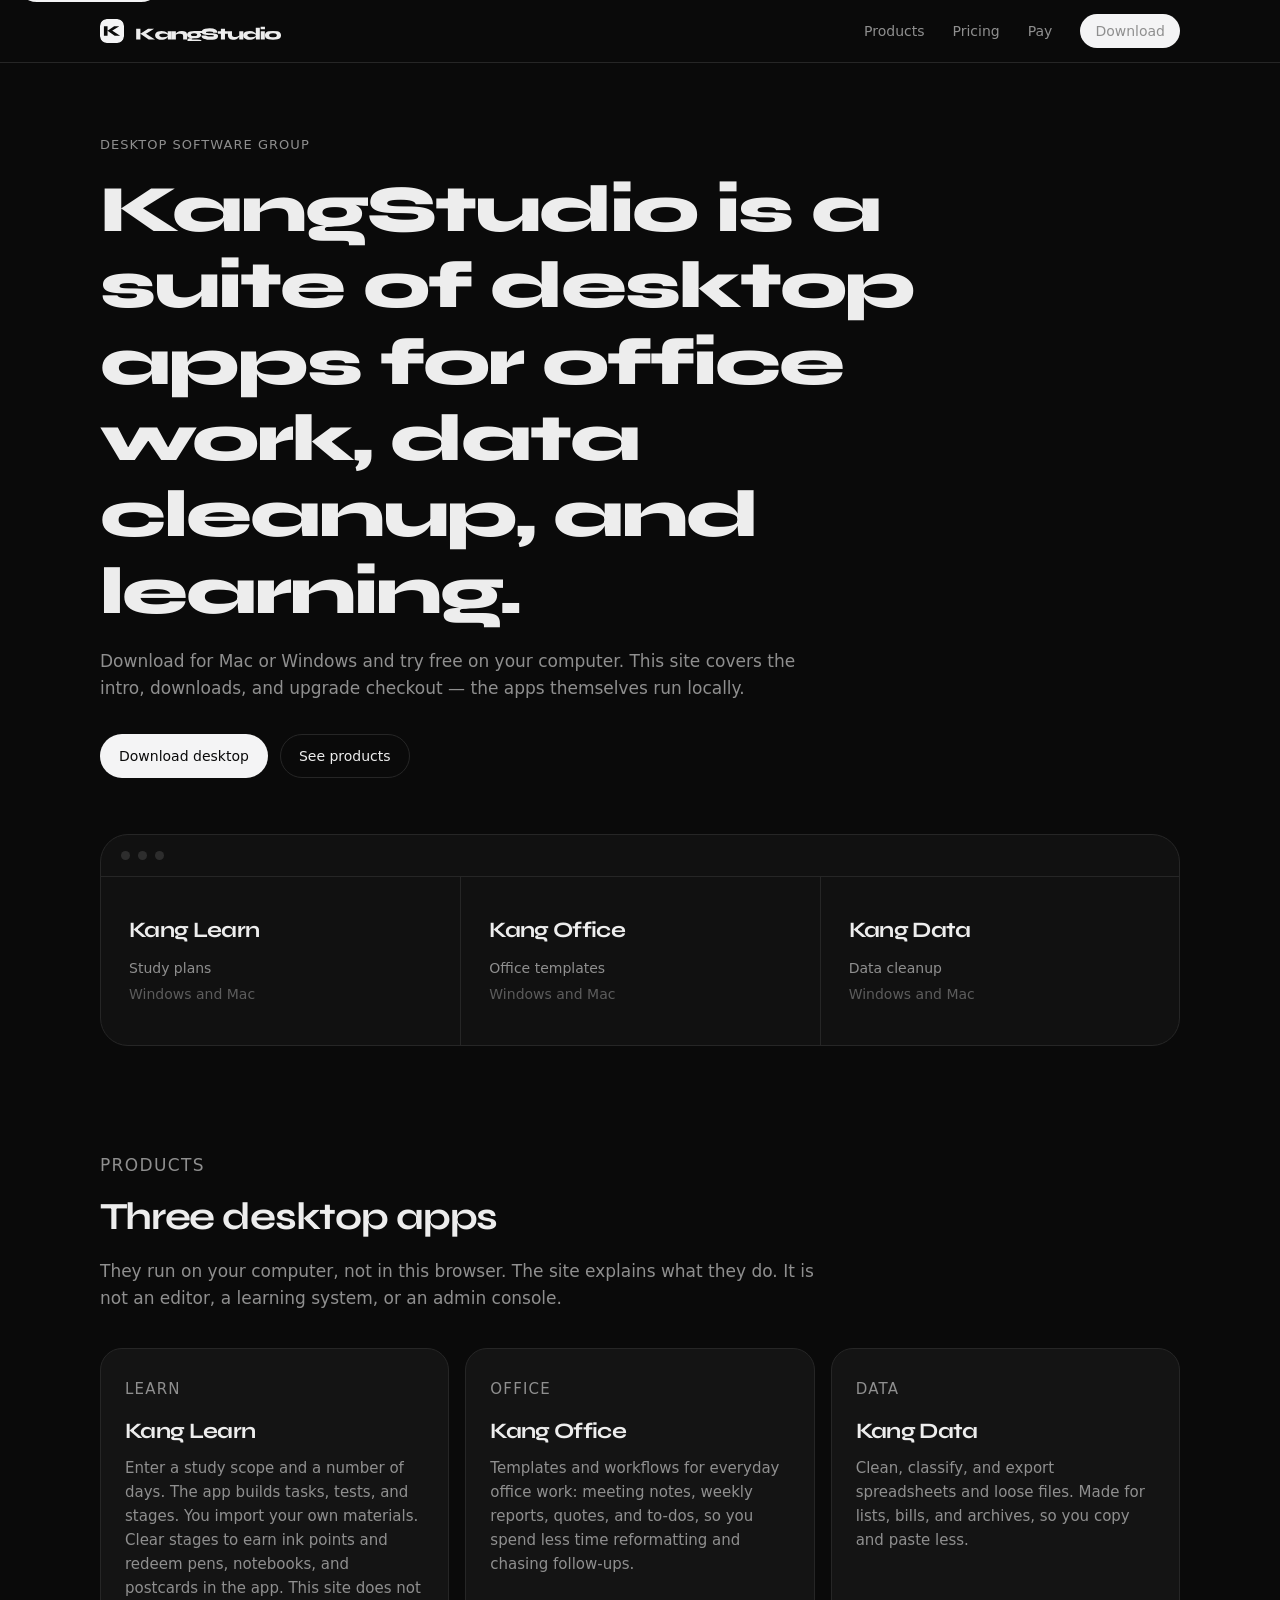
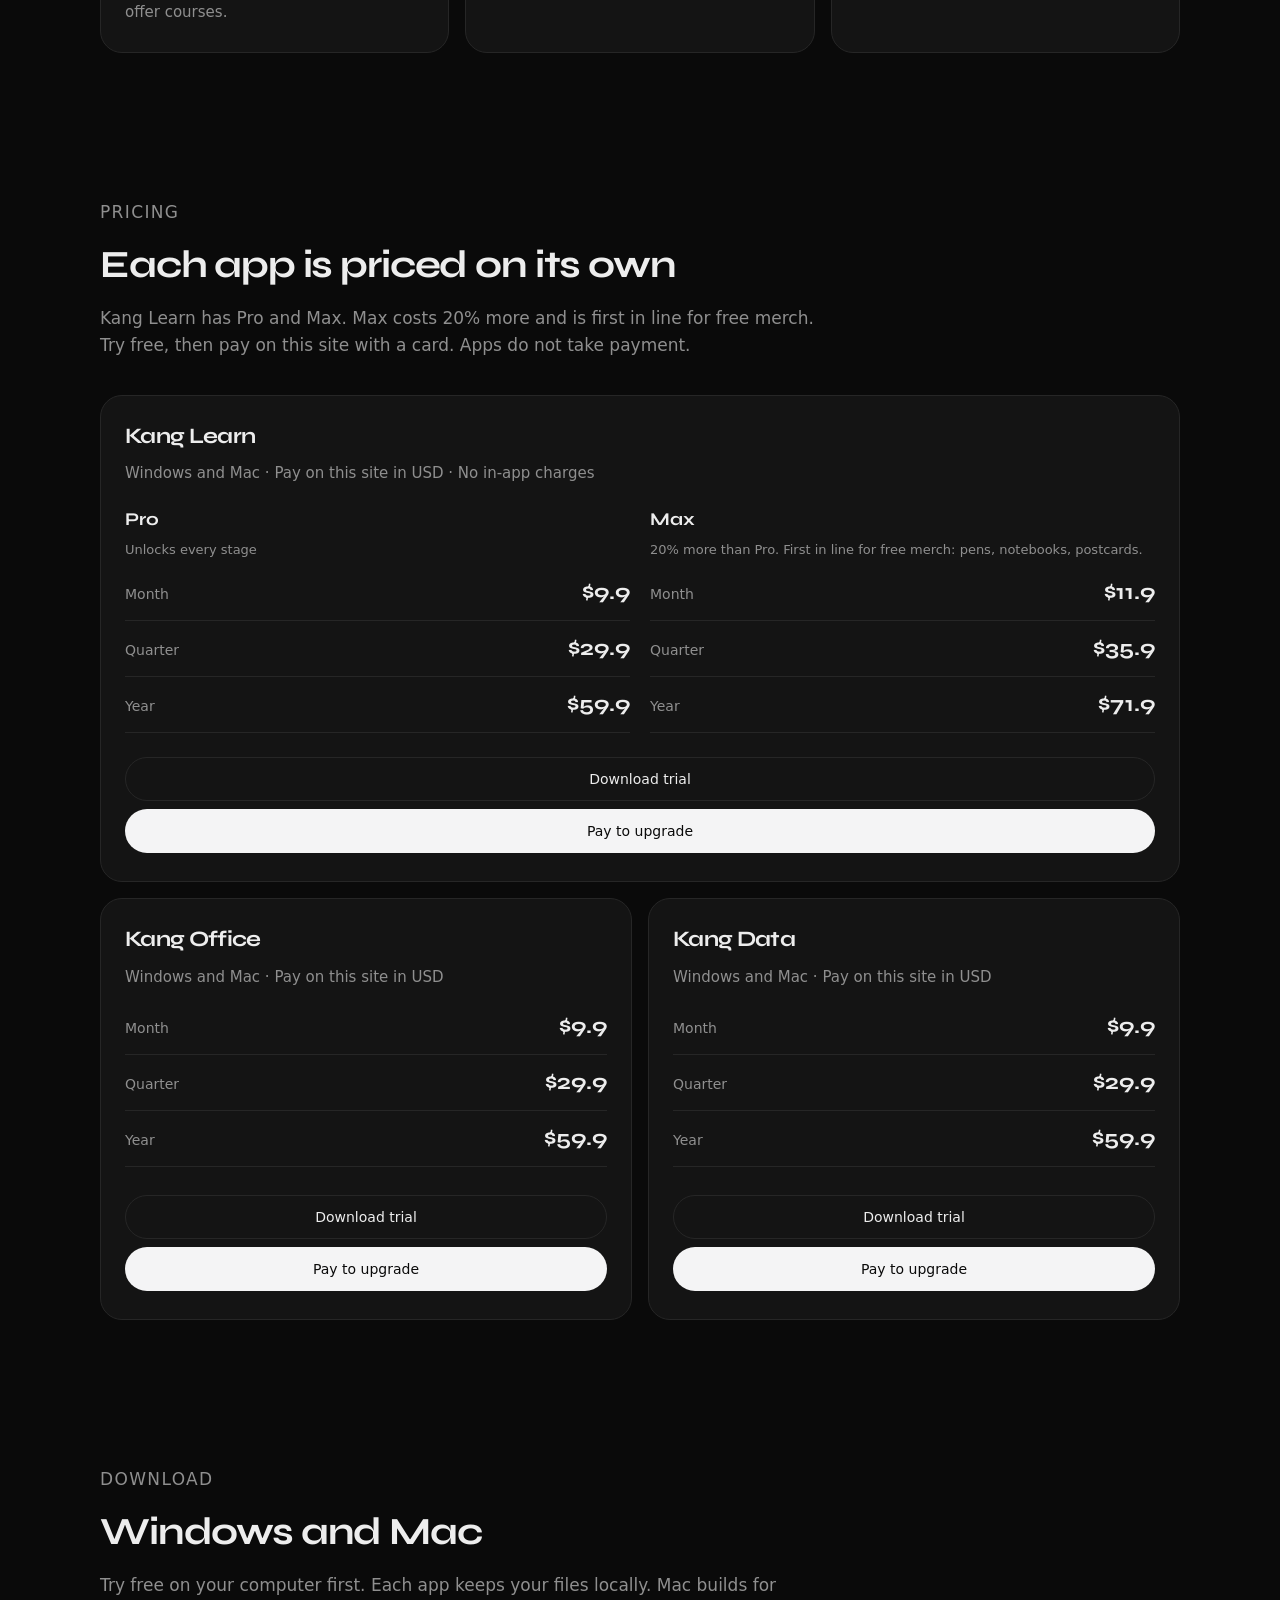
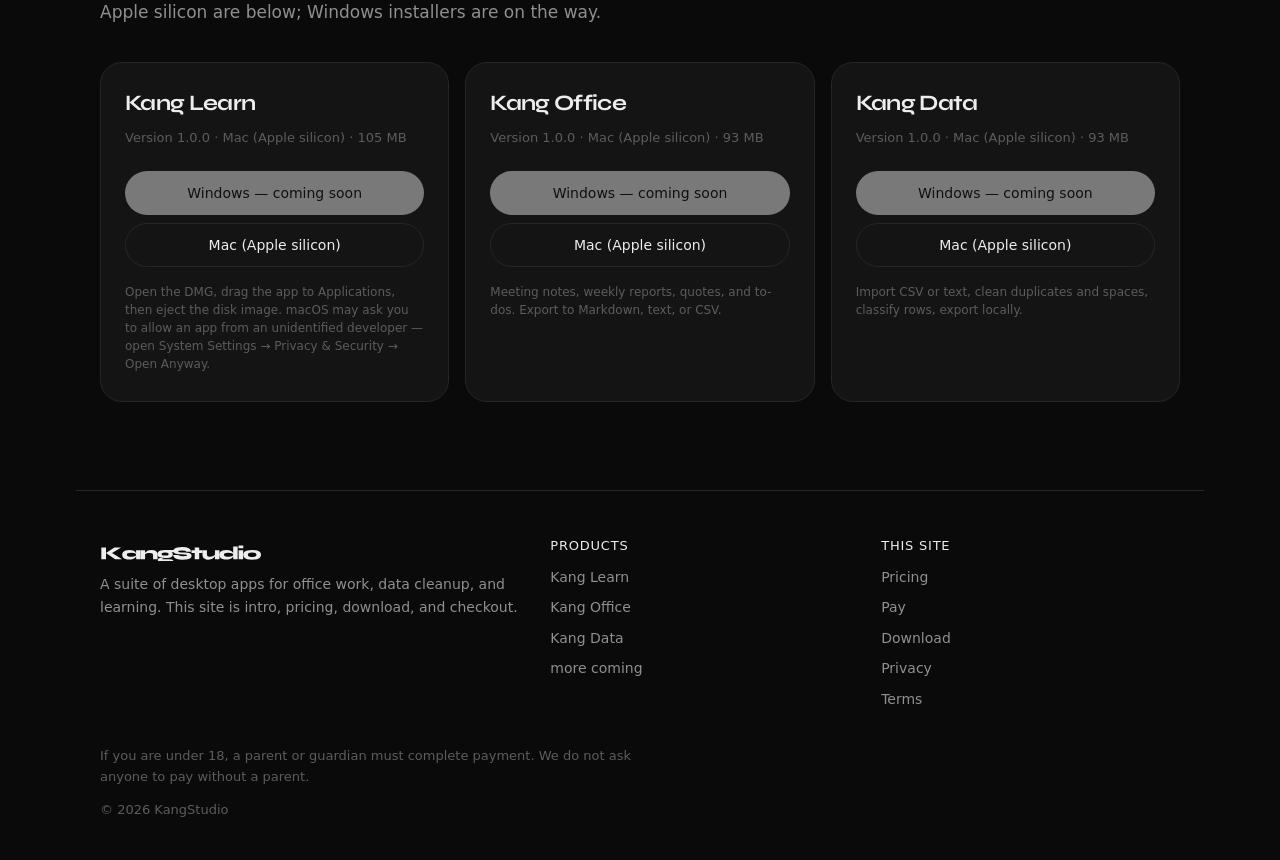
==== index.html @ 557609c3 "Use Syne ExtraBold outlines for the KangStudio mark and wordmark. The K is Syne’s constructed letter" ====
<!DOCTYPE html>
<html lang="en">
<head>
  <meta charset="utf-8">
  <meta name="viewport" content="width=device-width, initial-scale=1">
  <title>KangStudio · Desktop apps for office, data, and learning</title>
  <meta name="description" content="KangStudio is a suite of desktop apps for office work, data cleanup, and learning. Download for Mac, try free on your computer, then come back here if you upgrade.">
  <link rel="canonical" href="https://kang998851.github.io/">
  <link rel="icon" href="favicon.svg" type="image/svg+xml">
  <link rel="preconnect" href="https://fonts.googleapis.com">
  <link rel="preconnect" href="https://fonts.gstatic.com" crossorigin>
  <link href="https://fonts.googleapis.com/css2?family=Syne:wght@500;600;700;800&display=swap" rel="stylesheet">
  <link rel="stylesheet" href="styles.css">
</head>
<body>
  <a class="skip" href="#main">Skip to content</a>

  <header class="site-header">
    <div class="header-inner">
      <a class="brand" href="index.html#top" aria-label="KangStudio home">
        <svg class="brand-mark" viewBox="0 0 32 32" width="24" height="24" aria-hidden="true">
          <rect width="32" height="32" rx="8.5" fill="currentColor"/>
          <path fill="#0a0a0a" d="M15.57 16.1V15.01L26.8 22.23H19.56L10.03 15.61L18.82 9.77H25.75ZM5.2 9.77H10.06V22.23H5.2Z"/>
        </svg>
        <span class="brand-type" aria-hidden="true"></span>
      </a>

      <input class="nav-check" type="checkbox" id="nav-toggle">
      <label class="nav-toggle" for="nav-toggle">
        <span class="sr-only">Open menu</span>
        <span class="nav-toggle-bar"></span>
      </label>

      <nav class="nav" aria-label="Site">
        <a href="index.html#products">Products</a>
        <a href="index.html#pricing">Pricing</a>
        <a href="checkout.html">Pay</a>
        <a class="btn btn-solid btn-sm" href="index.html#download">Download</a>
      </nav>
    </div>
  </header>

  <main id="main">
    <section class="hero" id="top">
      <p class="eyebrow">Desktop software group</p>
      <h1>KangStudio is a suite of desktop apps for office work, data cleanup, and learning.</h1>
      <p class="lede">Download for Mac or Windows and try free on your computer. This site covers the intro, downloads, and upgrade checkout — the apps themselves run locally.</p>
      <div class="hero-actions">
        <a class="btn btn-solid" href="index.html#download">Download desktop</a>
        <a class="btn btn-ghost" href="index.html#products">See products</a>
      </div>

      <div class="suite" aria-hidden="true">
        <div class="suite-chrome">
          <span></span><span></span><span></span>
        </div>
        <div class="suite-grid">
          <article>
            <p class="suite-name">Kang Learn</p>
            <p>Study plans</p>
            <p>Windows and Mac</p>
          </article>
          <article>
            <p class="suite-name">Kang Office</p>
            <p>Office templates</p>
            <p>Windows and Mac</p>
          </article>
          <article>
            <p class="suite-name">Kang Data</p>
            <p>Data cleanup</p>
            <p>Windows and Mac</p>
          </article>
        </div>
      </div>
    </section>

    <section class="section" id="products">
      <div class="section-head">
        <p class="eyebrow">Products</p>
        <h2>Three desktop apps</h2>
        <p>They run on your computer, not in this browser. The site explains what they do. It is not an editor, a learning system, or an admin console.</p>
      </div>

      <div class="card-grid">
        <article class="card">
          <p class="card-kicker">Learn</p>
          <h3>Kang Learn</h3>
          <p>Enter a study scope and a number of days. The app builds tasks, tests, and stages. You import your own materials. Clear stages to earn ink points and redeem pens, notebooks, and postcards in the app. This site does not offer courses.</p>
        </article>
        <article class="card">
          <p class="card-kicker">Office</p>
          <h3>Kang Office</h3>
          <p>Templates and workflows for everyday office work: meeting notes, weekly reports, quotes, and to-dos, so you spend less time reformatting and chasing follow-ups.</p>
        </article>
        <article class="card">
          <p class="card-kicker">Data</p>
          <h3>Kang Data</h3>
          <p>Clean, classify, and export spreadsheets and loose files. Made for lists, bills, and archives, so you copy and paste less.</p>
        </article>
      </div>
    </section>

    <section class="section" id="pricing">
      <div class="section-head">
        <p class="eyebrow">Pricing</p>
        <h2>Each app is priced on its own</h2>
        <p>Kang Learn has Pro and Max. Max costs 20% more and is first in line for free merch. Try free, then pay on this site with a card. Apps do not take payment.</p>
      </div>

      <div class="pricing-wrap">
        <div class="card-grid pricing-grid">
          <article class="card price-card price-learn">
            <h3>Kang Learn</h3>
            <p class="price-note">Windows and Mac · Pay on this site in USD · No in-app charges</p>
            <div class="tier-split">
              <div>
                <h4>Pro</h4>
                <p class="tier-note">Unlocks every stage</p>
                <ul class="price-list">
                  <li><span>Month</span><strong>$9.9</strong></li>
                  <li><span>Quarter</span><strong>$29.9</strong></li>
                  <li><span>Year</span><strong>$59.9</strong></li>
                </ul>
              </div>
              <div>
                <h4>Max</h4>
                <p class="tier-note">20% more than Pro. First in line for free merch: pens, notebooks, postcards.</p>
                <ul class="price-list">
                  <li><span>Month</span><strong>$11.9</strong></li>
                  <li><span>Quarter</span><strong>$35.9</strong></li>
                  <li><span>Year</span><strong>$71.9</strong></li>
                </ul>
              </div>
            </div>
            <div class="price-actions">
              <a class="btn btn-ghost btn-block" href="index.html#download">Download trial</a>
              <a class="btn btn-solid btn-block" href="checkout.html?product=learn&amp;tier=pro">Pay to upgrade</a>
            </div>
          </article>

          <article class="card price-card">
            <h3>Kang Office</h3>
            <p class="price-note">Windows and Mac · Pay on this site in USD</p>
            <ul class="price-list">
              <li><span>Month</span><strong>$9.9</strong></li>
              <li><span>Quarter</span><strong>$29.9</strong></li>
              <li><span>Year</span><strong>$59.9</strong></li>
            </ul>
            <div class="price-actions">
              <a class="btn btn-ghost btn-block" href="index.html#download">Download trial</a>
              <a class="btn btn-solid btn-block" href="checkout.html?product=office">Pay to upgrade</a>
            </div>
          </article>

          <article class="card price-card">
            <h3>Kang Data</h3>
            <p class="price-note">Windows and Mac · Pay on this site in USD</p>
            <ul class="price-list">
              <li><span>Month</span><strong>$9.9</strong></li>
              <li><span>Quarter</span><strong>$29.9</strong></li>
              <li><span>Year</span><strong>$59.9</strong></li>
            </ul>
            <div class="price-actions">
              <a class="btn btn-ghost btn-block" href="index.html#download">Download trial</a>
              <a class="btn btn-solid btn-block" href="checkout.html?product=data">Pay to upgrade</a>
            </div>
          </article>
        </div>
      </div>
    </section>

    <section class="section" id="download">
      <div class="section-head">
        <p class="eyebrow">Download</p>
        <h2>Windows and Mac</h2>
        <p>Try free on your computer first. Each app keeps your files locally. Mac builds for Apple silicon are below; Windows installers are on the way.</p>
      </div>

      <div class="card-grid">
        <article class="card download-card" data-download-app="learn">
          <h3>Kang Learn</h3>
          <p class="muted" data-download-note>Checking for Mac build…</p>
          <div class="download-actions">
            <a class="btn btn-solid btn-block is-disabled" data-download-win aria-disabled="true">Windows — coming soon</a>
            <a class="btn btn-ghost btn-block is-disabled" data-download-mac aria-disabled="true">Mac (Apple silicon)</a>
          </div>
          <p class="hint">Open the DMG, drag the app to Applications, then eject the disk image. macOS may ask you to allow an app from an unidentified developer — open System Settings → Privacy &amp; Security → Open Anyway.</p>
        </article>
        <article class="card download-card" data-download-app="office">
          <h3>Kang Office</h3>
          <p class="muted" data-download-note>Checking for Mac build…</p>
          <div class="download-actions">
            <a class="btn btn-solid btn-block is-disabled" data-download-win aria-disabled="true">Windows — coming soon</a>
            <a class="btn btn-ghost btn-block is-disabled" data-download-mac aria-disabled="true">Mac (Apple silicon)</a>
          </div>
          <p class="hint">Meeting notes, weekly reports, quotes, and to-dos. Export to Markdown, text, or CSV.</p>
        </article>
        <article class="card download-card" data-download-app="data">
          <h3>Kang Data</h3>
          <p class="muted" data-download-note>Checking for Mac build…</p>
          <div class="download-actions">
            <a class="btn btn-solid btn-block is-disabled" data-download-win aria-disabled="true">Windows — coming soon</a>
            <a class="btn btn-ghost btn-block is-disabled" data-download-mac aria-disabled="true">Mac (Apple silicon)</a>
          </div>
          <p class="hint">Import CSV or text, clean duplicates and spaces, classify rows, export locally.</p>
        </article>
      </div>
    </section>
  </main>

  <footer class="site-footer">
    <div class="footer-grid">
      <div>
        <p class="brand footer-brand"><span class="brand-type" aria-hidden="true"></span><span class="sr-only">KangStudio</span></p>
        <p>A suite of desktop apps for office work, data cleanup, and learning. This site is intro, pricing, download, and checkout.</p>
      </div>
      <div>
        <h2>Products</h2>
        <ul>
          <li><a href="index.html#products">Kang Learn</a></li>
          <li><a href="index.html#products">Kang Office</a></li>
          <li><a href="index.html#products">Kang Data</a></li>
          <li>more coming</li>
        </ul>
      </div>
      <div>
        <h2>This site</h2>
        <ul>
          <li><a href="index.html#pricing">Pricing</a></li>
          <li><a href="checkout.html">Pay</a></li>
          <li><a href="index.html#download">Download</a></li>
          <li><a href="privacy.html">Privacy</a></li>
          <li><a href="terms.html">Terms</a></li>
        </ul>
      </div>
    </div>
    <p class="footer-legal">If you are under 18, a parent or guardian must complete payment. We do not ask anyone to pay without a parent.</p>
    <p class="footer-copy">© 2026 KangStudio</p>
  </footer>
  <script src="download.js"></script>
</body>
</html>
---- styles.css ----
:root {
  --bg: #0a0a0a;
  --bg-elevated: #111111;
  --bg-card: #141414;
  --line: #262626;
  --text: #ededed;
  --muted: #8f8f8f;
  --faint: #5c5c5c;
  --solid: #f4f4f5;
  --solid-text: #0a0a0a;
  --radius: 22px;
  --radius-sm: 14px;
  --max: 1080px;
  --display: "Syne", ui-sans-serif, system-ui, sans-serif;
  --sans: ui-sans-serif, system-ui, "Segoe UI", sans-serif;
}

*,
*::before,
*::after {
  box-sizing: border-box;
}

html {
  scroll-behavior: smooth;
  scroll-padding-top: 72px;
}

body {
  margin: 0;
  background: var(--bg);
  color: var(--text);
  font-family: var(--sans);
  font-size: 16px;
  line-height: 1.6;
  -webkit-font-smoothing: antialiased;
}

img,
svg {
  display: block;
}

a {
  color: inherit;
  text-decoration: none;
}

h1,
h2,
h3,
.brand {
  font-family: var(--display);
  font-weight: 700;
  letter-spacing: -0.03em;
  line-height: 1.15;
}

h1,
h2,
h3,
h4,
p,
ul,
dl {
  margin: 0;
}

button,
input {
  font: inherit;
}

input[type="radio"],
input[type="checkbox"] {
  accent-color: var(--text);
}

.sr-only {
  position: absolute;
  width: 1px;
  height: 1px;
  padding: 0;
  margin: -1px;
  overflow: hidden;
  clip: rect(0, 0, 0, 0);
  white-space: nowrap;
  border: 0;
}

.skip {
  position: absolute;
  left: 16px;
  top: -40px;
  z-index: 20;
  padding: 8px 12px;
  background: var(--solid);
  color: var(--solid-text);
  border-radius: 999px;
}

.skip:focus {
  top: 12px;
}

.site-header {
  position: sticky;
  top: 0;
  z-index: 10;
  background: var(--bg);
  border-bottom: 1px solid var(--line);
}

.header-inner {
  position: relative;
  display: flex;
  align-items: center;
  justify-content: space-between;
  gap: 24px;
  max-width: calc(var(--max) + 48px);
  margin: 0 auto;
  padding: 14px 24px;
}

.brand {
  display: inline-flex;
  align-items: center;
  gap: 11px;
  font-size: 16px;
  font-weight: 800;
  letter-spacing: -0.06em;
  color: var(--text);
}

.brand-type {
  display: block;
  width: 148px;
  height: 20px;
  background: currentColor;
  -webkit-mask: url("logos/kangstudio-type.svg") left center / contain no-repeat;
  mask: url("logos/kangstudio-type.svg") left center / contain no-repeat;
}

.footer-brand .brand-type {
  width: 168px;
  height: 22px;
}

.brand-mark {
  color: var(--solid);
  flex: none;
  border-radius: 7px;
}

.nav-check {
  display: none;
}

.nav-toggle {
  display: none;
  width: 40px;
  height: 40px;
  place-items: center;
  border: 1px solid var(--line);
  border-radius: 999px;
  cursor: pointer;
}

.nav-toggle-bar,
.nav-toggle-bar::before,
.nav-toggle-bar::after {
  display: block;
  width: 14px;
  height: 1.5px;
  background: var(--text);
  border-radius: 2px;
}

.nav-toggle-bar {
  position: relative;
}

.nav-toggle-bar::before,
.nav-toggle-bar::after {
  content: "";
  position: absolute;
  left: 0;
}

.nav-toggle-bar::before {
  top: -5px;
}

.nav-toggle-bar::after {
  top: 5px;
}

.nav {
  display: flex;
  align-items: center;
  gap: 28px;
}

.nav a {
  color: var(--muted);
  font-size: 14px;
}

.nav a:hover,
.nav a:focus-visible {
  color: var(--text);
}

.btn {
  display: inline-flex;
  align-items: center;
  justify-content: center;
  min-height: 44px;
  padding: 0 18px;
  border-radius: 999px;
  border: 1px solid transparent;
  font-family: var(--sans);
  font-size: 14px;
  font-weight: 500;
  line-height: 1;
  cursor: pointer;
}

.btn-sm {
  min-height: 34px;
  padding: 0 14px;
  font-size: 13px;
}

.btn-solid {
  background: var(--solid);
  color: var(--solid-text);
}

.btn-solid:hover,
.btn-solid:focus-visible {
  background: #ffffff;
}

.btn-ghost {
  background: transparent;
  border-color: var(--line);
  color: var(--text);
}

.btn-ghost:hover,
.btn-ghost:focus-visible {
  border-color: #3a3a3a;
  background: var(--bg-elevated);
}

.btn-block {
  width: 100%;
}

.is-disabled {
  opacity: 0.45;
  cursor: not-allowed;
  pointer-events: none;
}

.hero,
.section,
.site-footer {
  max-width: calc(var(--max) + 48px);
  margin: 0 auto;
  padding: 88px 24px;
}

.hero {
  padding-top: 72px;
  padding-bottom: 48px;
}

.eyebrow {
  margin-bottom: 16px;
  color: var(--muted);
  font-size: 13px;
  letter-spacing: 0.08em;
  text-transform: uppercase;
}

.hero h1 {
  max-width: 14em;
  font-size: clamp(2.15rem, 5.4vw, 4.15rem);
  font-weight: 800;
}

.lede,
.section-head p {
  max-width: 42em;
  margin-top: 18px;
  color: var(--muted);
  font-size: 17px;
}

.hero-actions {
  display: flex;
  flex-wrap: wrap;
  gap: 12px;
  margin-top: 32px;
}

.suite {
  margin-top: 56px;
  overflow: hidden;
  border: 1px solid var(--line);
  border-radius: 28px;
  background: var(--bg-elevated);
}

.suite-chrome {
  display: flex;
  gap: 8px;
  padding: 16px 20px;
  border-bottom: 1px solid var(--line);
}

.suite-chrome span {
  width: 9px;
  height: 9px;
  border-radius: 50%;
  background: #2d2d2d;
}

.suite-grid {
  display: grid;
  grid-template-columns: repeat(3, 1fr);
}

.suite-grid article {
  padding: 36px 28px 40px;
}

.suite-grid article + article {
  border-left: 1px solid var(--line);
}

.suite-grid p {
  margin: 0;
}

.suite-grid .suite-name {
  color: var(--text);
  font-family: var(--display);
  font-size: 22px;
  font-weight: 700;
  letter-spacing: -0.03em;
}

.suite-grid .suite-name + p {
  margin-top: 8px;
  color: var(--muted);
  font-size: 14px;
}

.suite-grid .suite-name + p + p {
  margin-top: 4px;
  color: var(--faint);
  font-size: 14px;
}

.section {
  padding-top: 40px;
}

.section-head {
  margin-bottom: 36px;
}

.section-head h2 {
  font-size: clamp(1.8rem, 3vw, 2.4rem);
}

.card-grid {
  display: grid;
  grid-template-columns: repeat(3, 1fr);
  gap: 16px;
}

.card {
  padding: 28px 24px;
  background: var(--bg-card);
  border: 1px solid var(--line);
  border-radius: var(--radius);
}

.card-kicker {
  margin-bottom: 18px;
  color: var(--faint);
  font-size: 12px;
  letter-spacing: 0.08em;
  text-transform: uppercase;
}

.card h3 {
  margin-bottom: 12px;
  font-size: 22px;
}

.card p {
  color: var(--muted);
  font-size: 15px;
}

.pricing-wrap {
  display: grid;
  gap: 28px;
}

.segment {
  display: inline-flex;
  justify-self: start;
  padding: 4px;
  border: 1px solid var(--line);
  border-radius: 999px;
  background: var(--bg-elevated);
}

.segment label {
  min-width: 64px;
  padding: 8px 14px;
  border-radius: 999px;
  color: var(--muted);
  font-size: 13px;
  text-align: center;
  cursor: pointer;
}

.segment label:has(input:checked) {
  background: #2a2a2a;
  color: var(--text);
}

.pricing-grid {
  grid-template-columns: 1fr 1fr;
}

.price-learn {
  grid-column: 1 / -1;
}

.tier-split {
  display: grid;
  grid-template-columns: 1fr 1fr;
  gap: 20px;
  margin-bottom: 24px;
}

.tier-split h4 {
  margin-bottom: 6px;
  font-family: var(--display);
  font-size: 18px;
}

.tier-note {
  margin-bottom: 14px !important;
  font-size: 13px !important;
}

.tier-split .price-list {
  margin-bottom: 0;
}

.price-card {
  display: flex;
  flex-direction: column;
  min-height: 100%;
}

.price-note {
  margin-bottom: 20px;
  font-size: 13px;
}

.price-list {
  display: grid;
  gap: 10px;
  margin: 0 0 28px;
  padding: 0;
  list-style: none;
}

.price-list li {
  display: flex;
  align-items: baseline;
  justify-content: space-between;
  padding-bottom: 10px;
  border-bottom: 1px solid var(--line);
  color: var(--muted);
  font-size: 14px;
}

.price-list strong {
  color: var(--text);
  font-family: var(--display);
  font-size: 22px;
  font-weight: 700;
}

.price-actions {
  display: grid;
  gap: 8px;
  margin-top: auto;
}

.download-card p {
  margin-top: 6px;
}

.download-card .muted {
  margin: 8px 0 22px;
  color: var(--faint);
  font-size: 13px;
}

.download-actions {
  display: grid;
  gap: 8px;
}

.download-card .hint {
  margin: 16px 0 0;
  color: var(--faint);
  font-size: 12px;
  line-height: 1.5;
}

.site-footer {
  padding-top: 48px;
  padding-bottom: 40px;
  border-top: 1px solid var(--line);
  color: var(--muted);
  font-size: 14px;
}

.footer-grid {
  display: grid;
  grid-template-columns: 1.4fr 1fr 1fr;
  gap: 32px;
}

.footer-brand {
  margin-bottom: 12px;
  color: var(--text);
}

.site-footer h2 {
  margin-bottom: 12px;
  color: var(--text);
  font-size: 13px;
  font-family: var(--sans);
  font-weight: 500;
  letter-spacing: 0.06em;
  text-transform: uppercase;
}

.site-footer ul {
  padding: 0;
  list-style: none;
}

.site-footer li + li {
  margin-top: 8px;
}

.site-footer a:hover,
.site-footer a:focus-visible {
  color: var(--text);
}

.footer-legal {
  margin-top: 36px;
  max-width: 42em;
  color: var(--faint);
  font-size: 13px;
}

.footer-copy {
  margin-top: 12px;
  color: var(--faint);
  font-size: 13px;
}

.legal-page {
  max-width: 42em;
}

.legal-page h1 {
  margin-bottom: 16px;
  font-size: clamp(2rem, 4vw, 3rem);
}

.legal-page p {
  color: var(--muted);
}

.checkout-page {
  max-width: calc(var(--max) + 48px);
  margin: 0 auto;
  padding: 48px 24px 72px;
}

.checkout-page h1 {
  font-size: clamp(2rem, 4vw, 3.2rem);
}

.checkout-layout {
  display: grid;
  grid-template-columns: 1.05fr 0.95fr;
  gap: 40px;
  align-items: start;
}

.pay-form {
  display: grid;
  gap: 12px;
  margin-top: 32px;
}

.field-label {
  margin-top: 8px;
  color: var(--muted);
  font-size: 13px;
}

.field {
  width: 100%;
  min-height: 48px;
  padding: 0 14px;
  border: 1px solid var(--line);
  border-radius: var(--radius-sm);
  background: var(--bg);
  color: var(--text);
}

.field::placeholder {
  color: var(--faint);
}

.field:focus {
  outline: 1px solid #3a3a3a;
}

.field-wrap {
  position: relative;
}

.field-icon,
.field-hint {
  position: absolute;
  top: 50%;
  right: 12px;
  color: var(--faint);
  transform: translateY(-50%);
}

.field-hint {
  display: grid;
  width: 18px;
  height: 18px;
  place-items: center;
  border: 1px solid var(--line);
  border-radius: 50%;
  font-size: 11px;
}

.field-row {
  display: grid;
  grid-template-columns: 1fr 1fr;
  gap: 10px;
}

.pay-heading {
  margin-top: 20px;
  font-size: 22px;
}

.pay-secure {
  margin-top: -4px;
  color: var(--muted);
  font-size: 13px;
}

.pay-methods {
  overflow: hidden;
  border: 1px solid var(--line);
  border-radius: var(--radius);
  background: var(--bg-card);
}

.pay-method {
  display: grid;
  grid-template-columns: auto 1fr auto;
  gap: 10px;
  align-items: center;
  padding: 14px 16px;
  border-bottom: 1px solid var(--line);
  cursor: pointer;
}

.pay-method:has(input:checked) {
  background: var(--bg-elevated);
}

.pay-brands {
  color: var(--faint);
  font-size: 12px;
}

.card-panel {
  display: grid;
  gap: 10px;
  padding: 4px 16px 16px;
  border-bottom: 1px solid var(--line);
}

.pay-form:has(input[value="apple"]:checked) .card-panel,
.pay-form:has(input[value="paypal"]:checked) .card-panel {
  display: none;
}

.check-line {
  display: flex;
  gap: 10px;
  align-items: flex-start;
  color: var(--muted);
  font-size: 13px;
}

.check-line a {
  text-decoration: underline;
  text-underline-offset: 2px;
}

.legal-check {
  margin-top: 8px;
}

.payment-window {
  min-height: 480px;
  overflow: hidden;
  border: 1px solid var(--line);
  border-radius: var(--radius);
  background: var(--bg-card);
}

.payment-window[hidden] {
  display: none;
}

.setup-card {
  margin: 28px 0 8px;
  padding: 24px;
  border: 1px solid var(--line);
  border-radius: var(--radius);
  background: var(--bg-card);
}

.setup-card h2 {
  margin-bottom: 10px;
  font-size: 22px;
}

.setup-card p {
  color: var(--muted);
  font-size: 14px;
}

.setup-card .btn {
  margin: 14px 0 8px;
}

.license-box {
  display: grid;
  gap: 12px;
  margin-top: 24px;
}

.license-box[hidden] {
  display: none;
}

.form-status {
  min-height: 1.4em;
  color: var(--muted);
  font-size: 13px;
}

.checkout-summary {
  position: sticky;
  top: 88px;
  display: grid;
  gap: 14px;
  padding: 24px;
  border: 1px solid var(--line);
  border-radius: var(--radius);
  background: var(--bg-elevated);
}

.summary-item {
  display: grid;
  grid-template-columns: auto 1fr auto;
  gap: 12px;
  align-items: center;
  padding-bottom: 16px;
  border-bottom: 1px solid var(--line);
}

.summary-mark {
  display: grid;
  width: 48px;
  height: 48px;
  place-items: center;
  border-radius: 12px;
  background: var(--solid);
  color: var(--solid-text);
  font-family: var(--display);
  font-weight: 700;
}

.summary-name {
  color: var(--text);
  font-family: var(--display);
  font-size: 16px;
}

.summary-meta,
.summary-price {
  color: var(--muted);
  font-size: 13px;
}

.summary-price {
  color: var(--text);
  font-family: var(--display);
  font-size: 16px;
}

.checkout-summary .segment {
  width: 100%;
}

.checkout-summary .segment label {
  flex: 1;
}

.discount-row {
  display: grid;
  grid-template-columns: 1fr auto;
  gap: 8px;
}

.totals {
  display: grid;
  gap: 10px;
  padding-top: 8px;
  border-top: 1px solid var(--line);
}

.totals div {
  display: flex;
  justify-content: space-between;
  color: var(--muted);
  font-size: 14px;
}

.totals-sum {
  color: var(--text);
}

.totals-sum strong {
  font-family: var(--display);
  font-size: 22px;
}

@media (max-width: 860px) {
  .nav-toggle {
    display: grid;
  }

  .nav {
    display: none;
    position: absolute;
    top: calc(100% + 8px);
    right: 20px;
    left: 20px;
    z-index: 12;
    flex-direction: column;
    align-items: stretch;
    gap: 4px;
    padding: 12px;
    background: var(--bg-card);
    border: 1px solid var(--line);
    border-radius: var(--radius-sm);
  }

  .nav a {
    padding: 12px 10px;
  }

  .nav .btn {
    margin-top: 8px;
    width: 100%;
  }

  .nav-check:checked ~ .nav {
    display: flex;
  }

  .hero h1 {
    max-width: none;
  }

  .suite-grid,
  .card-grid,
  .footer-grid,
  .pricing-grid,
  .tier-split,
  .checkout-layout,
  .field-row,
  .discount-row {
    grid-template-columns: 1fr;
  }

  .checkout-summary {
    position: static;
  }

  .suite-grid article + article {
    border-left: 0;
    border-top: 1px solid var(--line);
  }

  .hero,
  .section,
  .site-footer {
    padding-left: 20px;
    padding-right: 20px;
  }
}

@media (prefers-reduced-motion: reduce) {
  html {
    scroll-behavior: auto;
  }
}
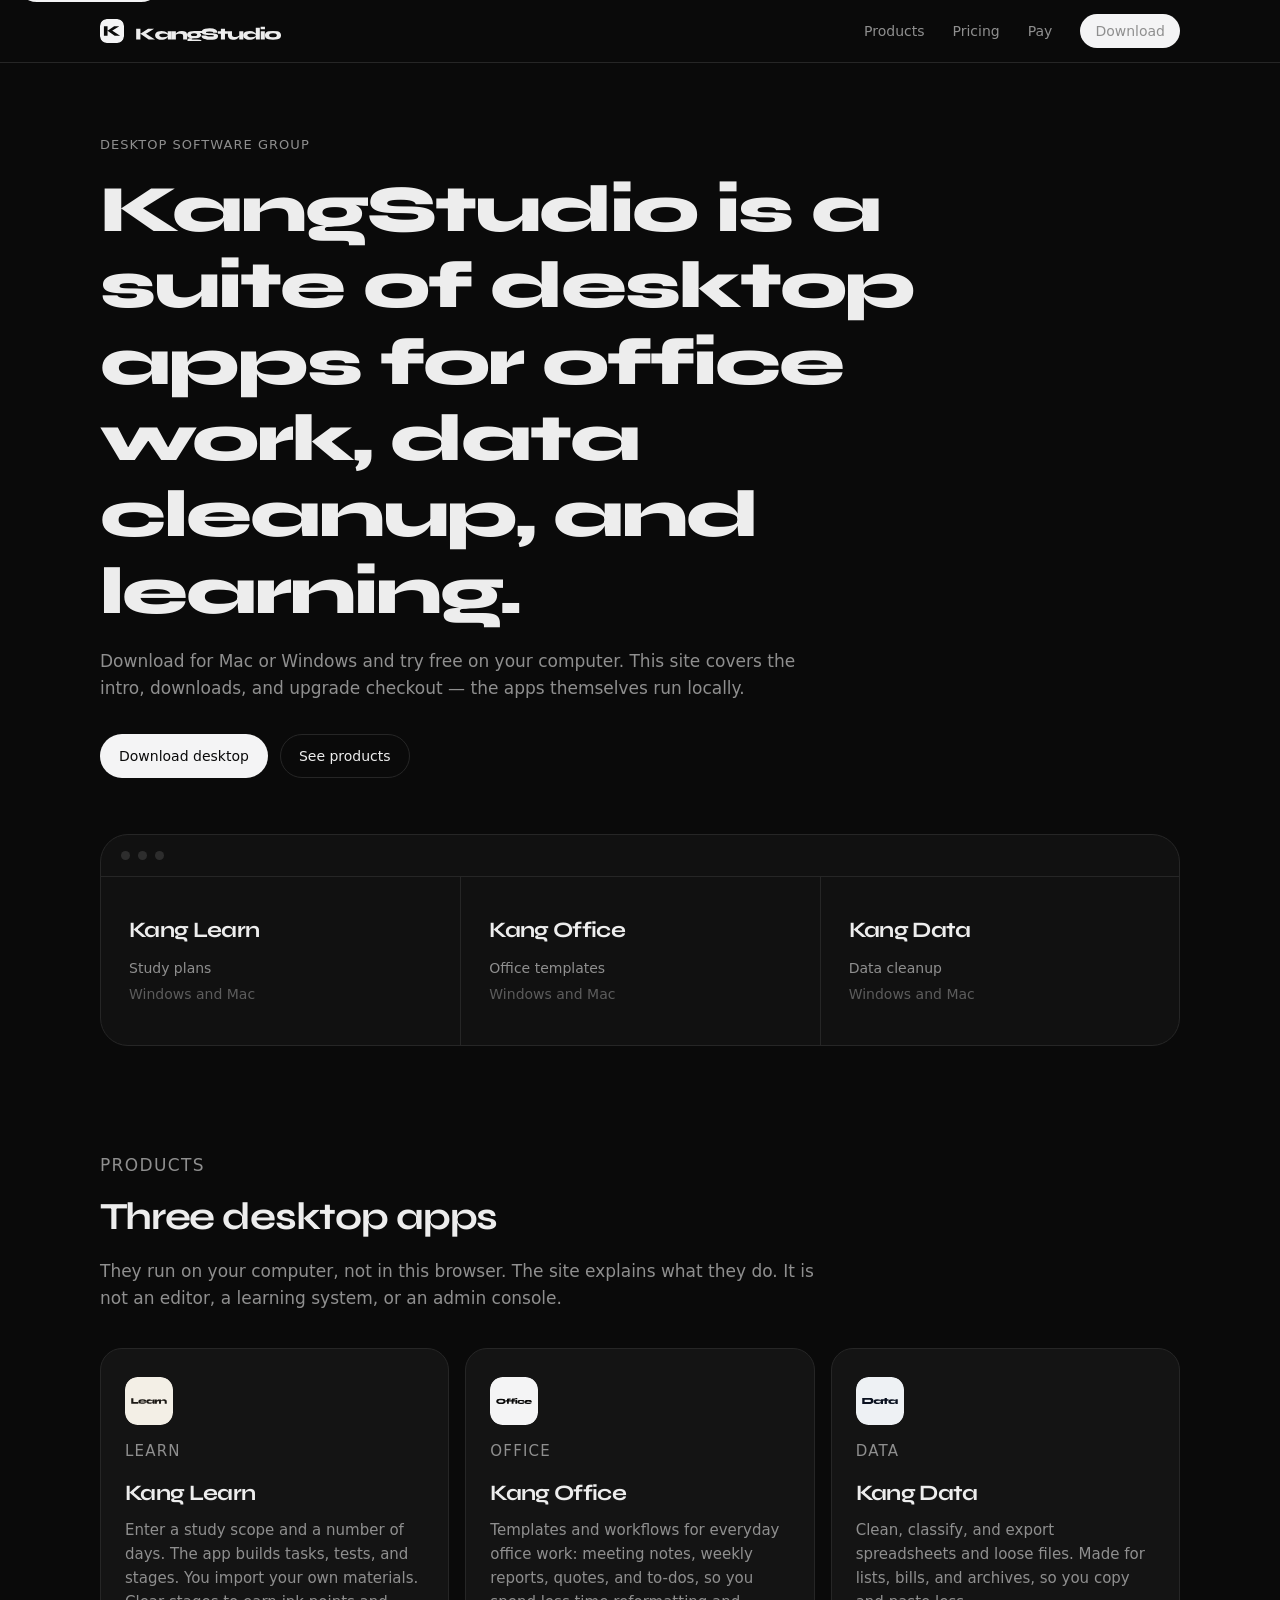
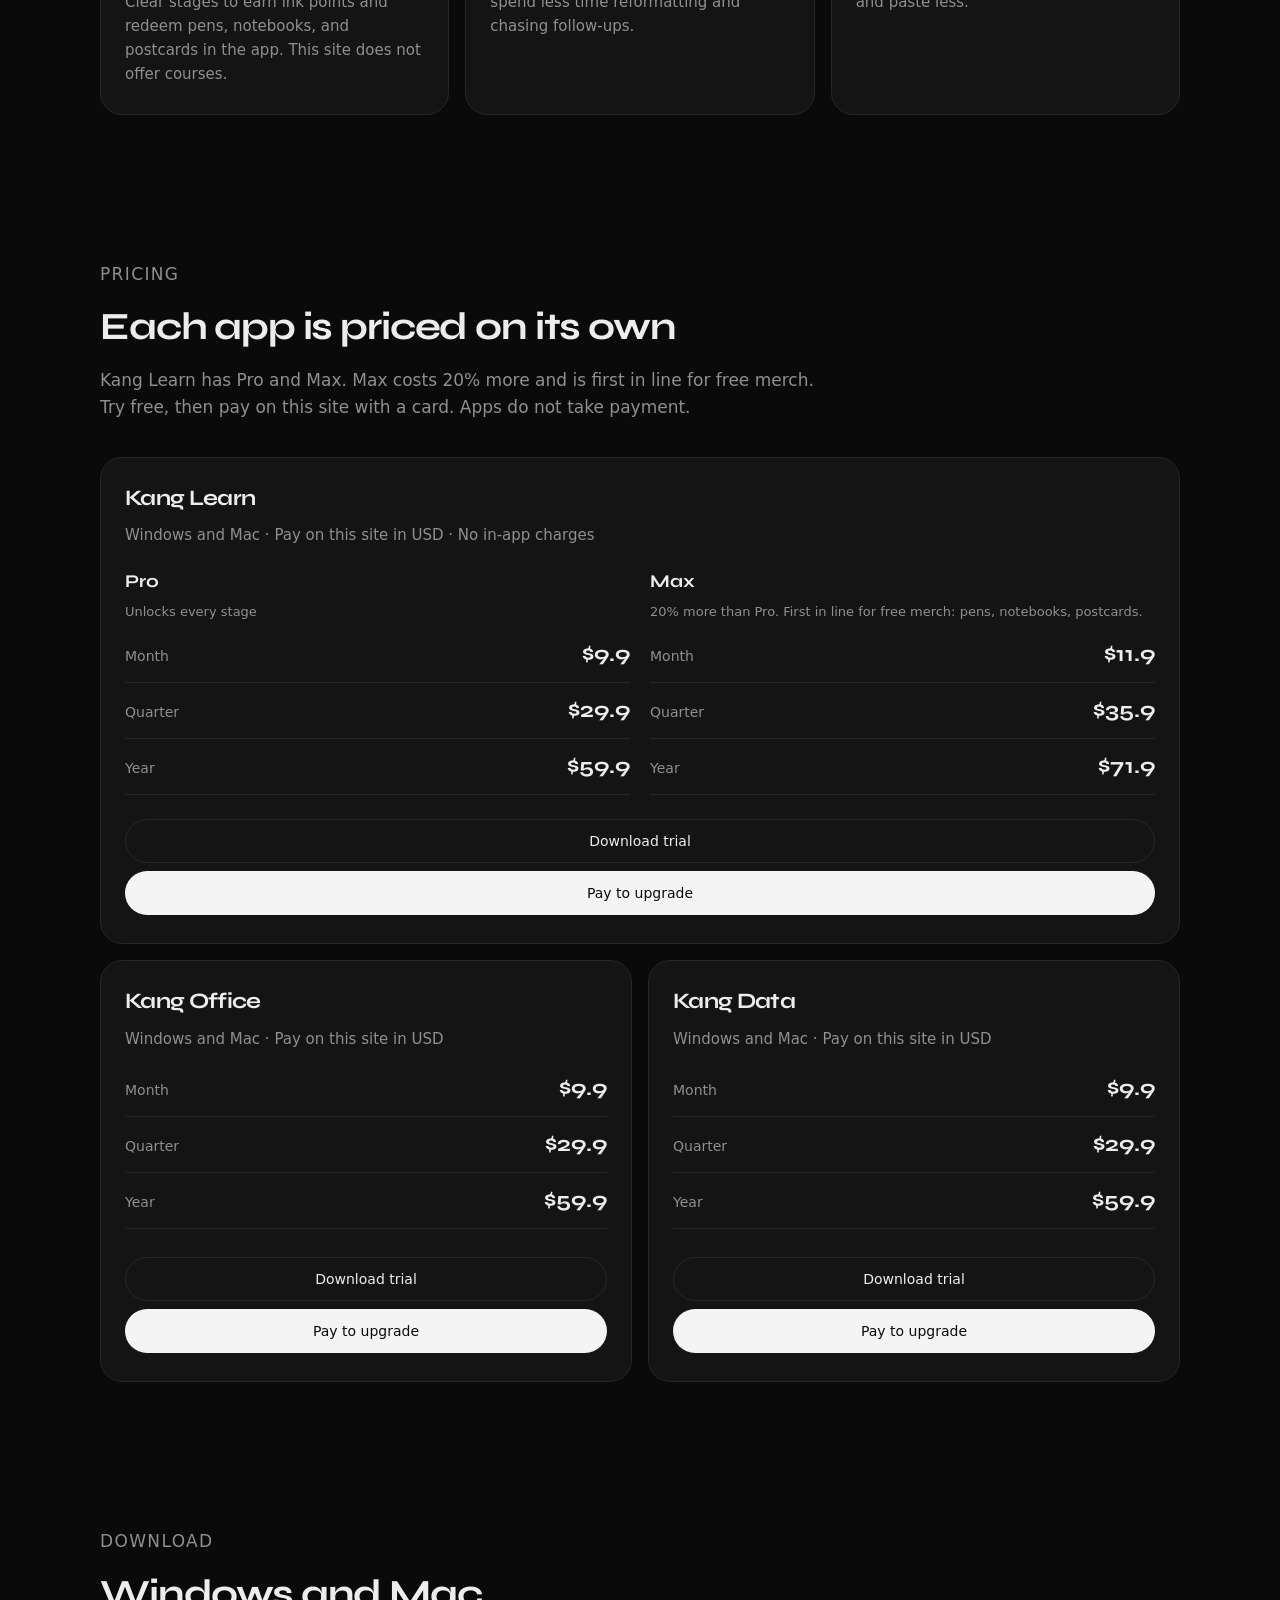
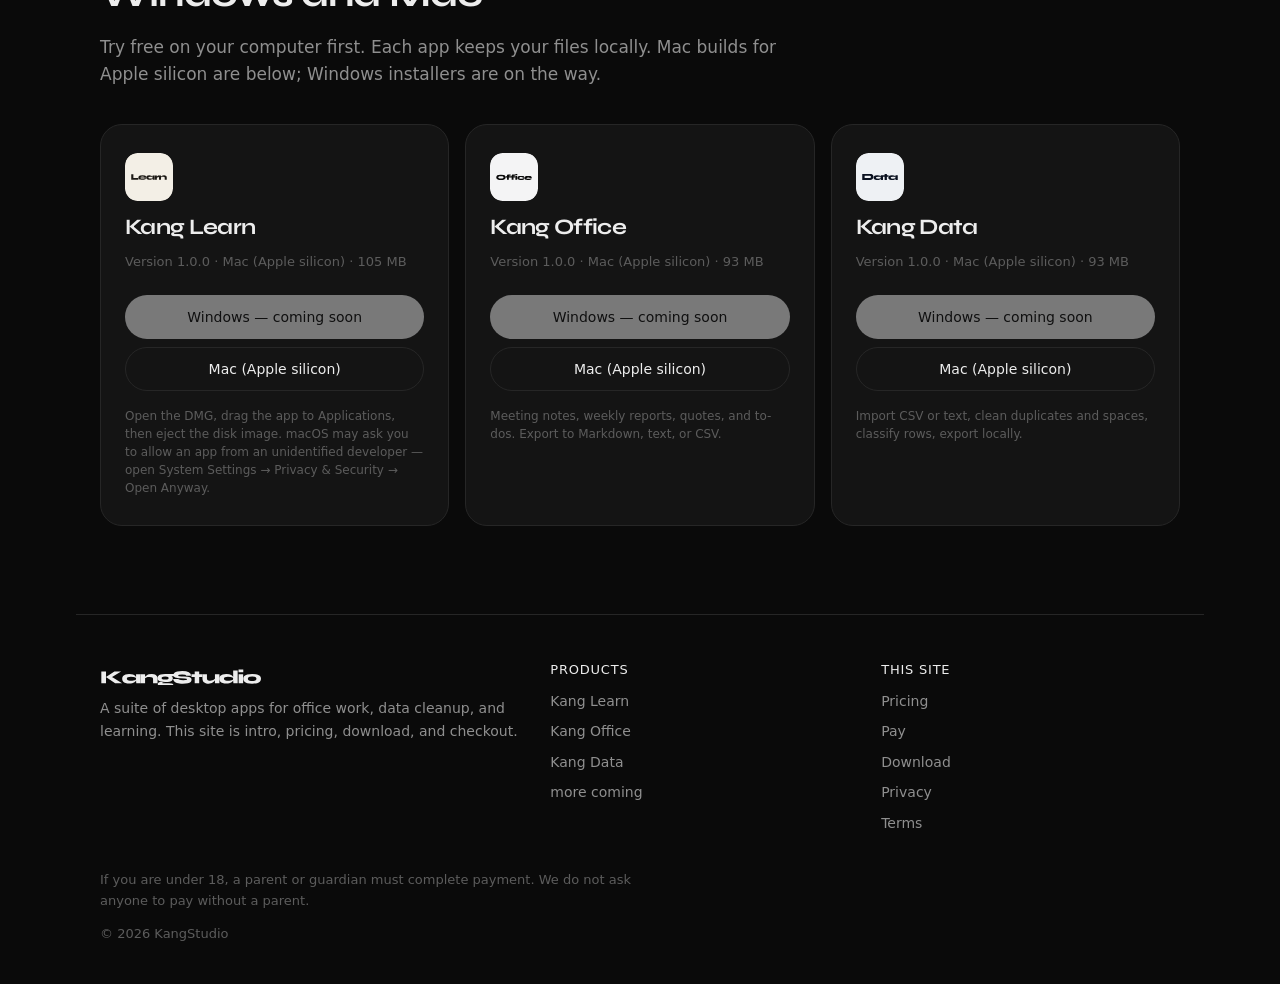
==== commit 96b38fe7: "Add Syne word logos for Learn, Office, and Data. Product marks show the full product name in the sam" ====
--- a/index.html
+++ b/index.html
@@ -83,16 +83,19 @@
 
       <div class="card-grid">
         <article class="card">
+          <img class="product-logo" src="logos/kang-learn.svg" width="48" height="48" alt="">
           <p class="card-kicker">Learn</p>
           <h3>Kang Learn</h3>
           <p>Enter a study scope and a number of days. The app builds tasks, tests, and stages. You import your own materials. Clear stages to earn ink points and redeem pens, notebooks, and postcards in the app. This site does not offer courses.</p>
         </article>
         <article class="card">
+          <img class="product-logo" src="logos/kang-office.svg" width="48" height="48" alt="">
           <p class="card-kicker">Office</p>
           <h3>Kang Office</h3>
           <p>Templates and workflows for everyday office work: meeting notes, weekly reports, quotes, and to-dos, so you spend less time reformatting and chasing follow-ups.</p>
         </article>
         <article class="card">
+          <img class="product-logo" src="logos/kang-data.svg" width="48" height="48" alt="">
           <p class="card-kicker">Data</p>
           <h3>Kang Data</h3>
           <p>Clean, classify, and export spreadsheets and loose files. Made for lists, bills, and archives, so you copy and paste less.</p>
@@ -178,6 +181,7 @@
 
       <div class="card-grid">
         <article class="card download-card" data-download-app="learn">
+          <img class="product-logo" src="logos/kang-learn.svg" width="48" height="48" alt="">
           <h3>Kang Learn</h3>
           <p class="muted" data-download-note>Checking for Mac build…</p>
           <div class="download-actions">
@@ -187,6 +191,7 @@
           <p class="hint">Open the DMG, drag the app to Applications, then eject the disk image. macOS may ask you to allow an app from an unidentified developer — open System Settings → Privacy &amp; Security → Open Anyway.</p>
         </article>
         <article class="card download-card" data-download-app="office">
+          <img class="product-logo" src="logos/kang-office.svg" width="48" height="48" alt="">
           <h3>Kang Office</h3>
           <p class="muted" data-download-note>Checking for Mac build…</p>
           <div class="download-actions">
@@ -196,6 +201,7 @@
           <p class="hint">Meeting notes, weekly reports, quotes, and to-dos. Export to Markdown, text, or CSV.</p>
         </article>
         <article class="card download-card" data-download-app="data">
+          <img class="product-logo" src="logos/kang-data.svg" width="48" height="48" alt="">
           <h3>Kang Data</h3>
           <p class="muted" data-download-note>Checking for Mac build…</p>
           <div class="download-actions">
--- a/styles.css
+++ b/styles.css
@@ -398,6 +398,13 @@
   text-transform: uppercase;
 }
 
+.product-logo {
+  width: 48px;
+  height: 48px;
+  margin: 0 0 14px;
+  border-radius: 12px;
+}
+
 .card h3 {
   margin-bottom: 12px;
   font-size: 22px;
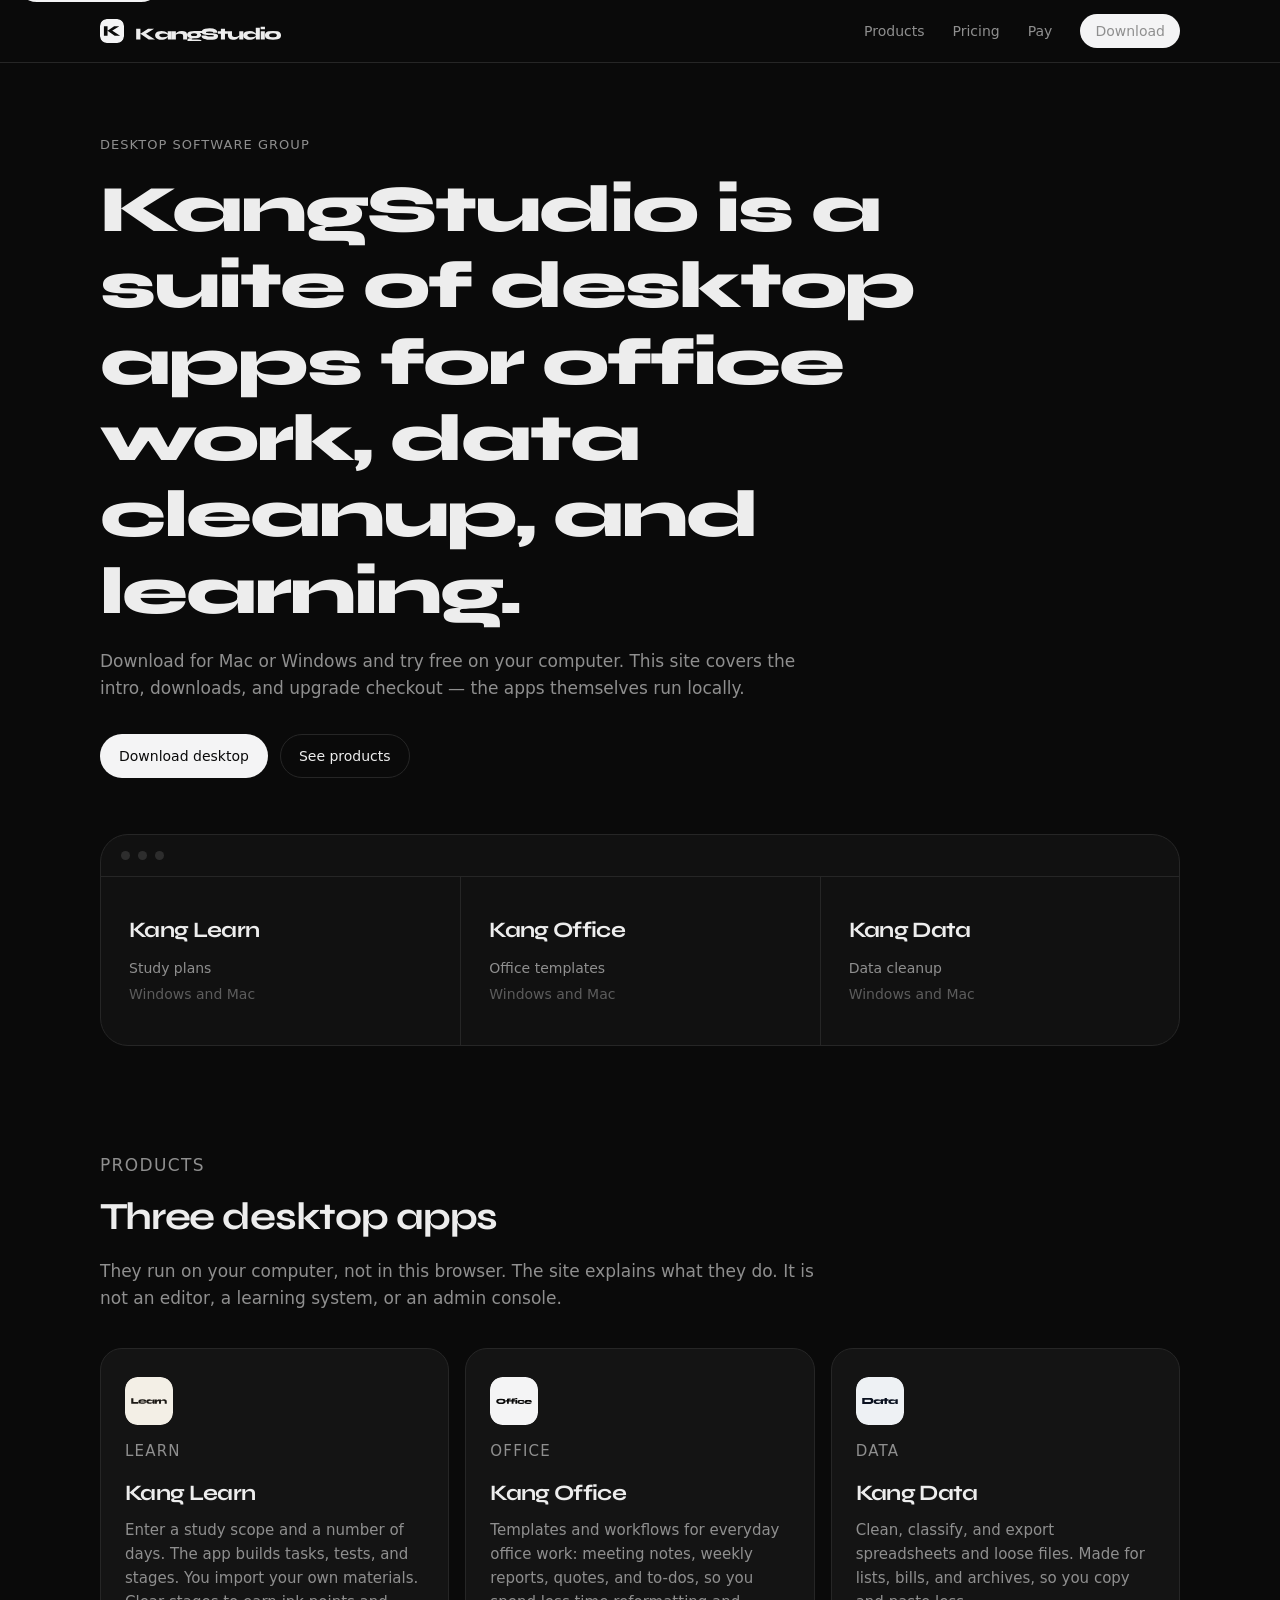
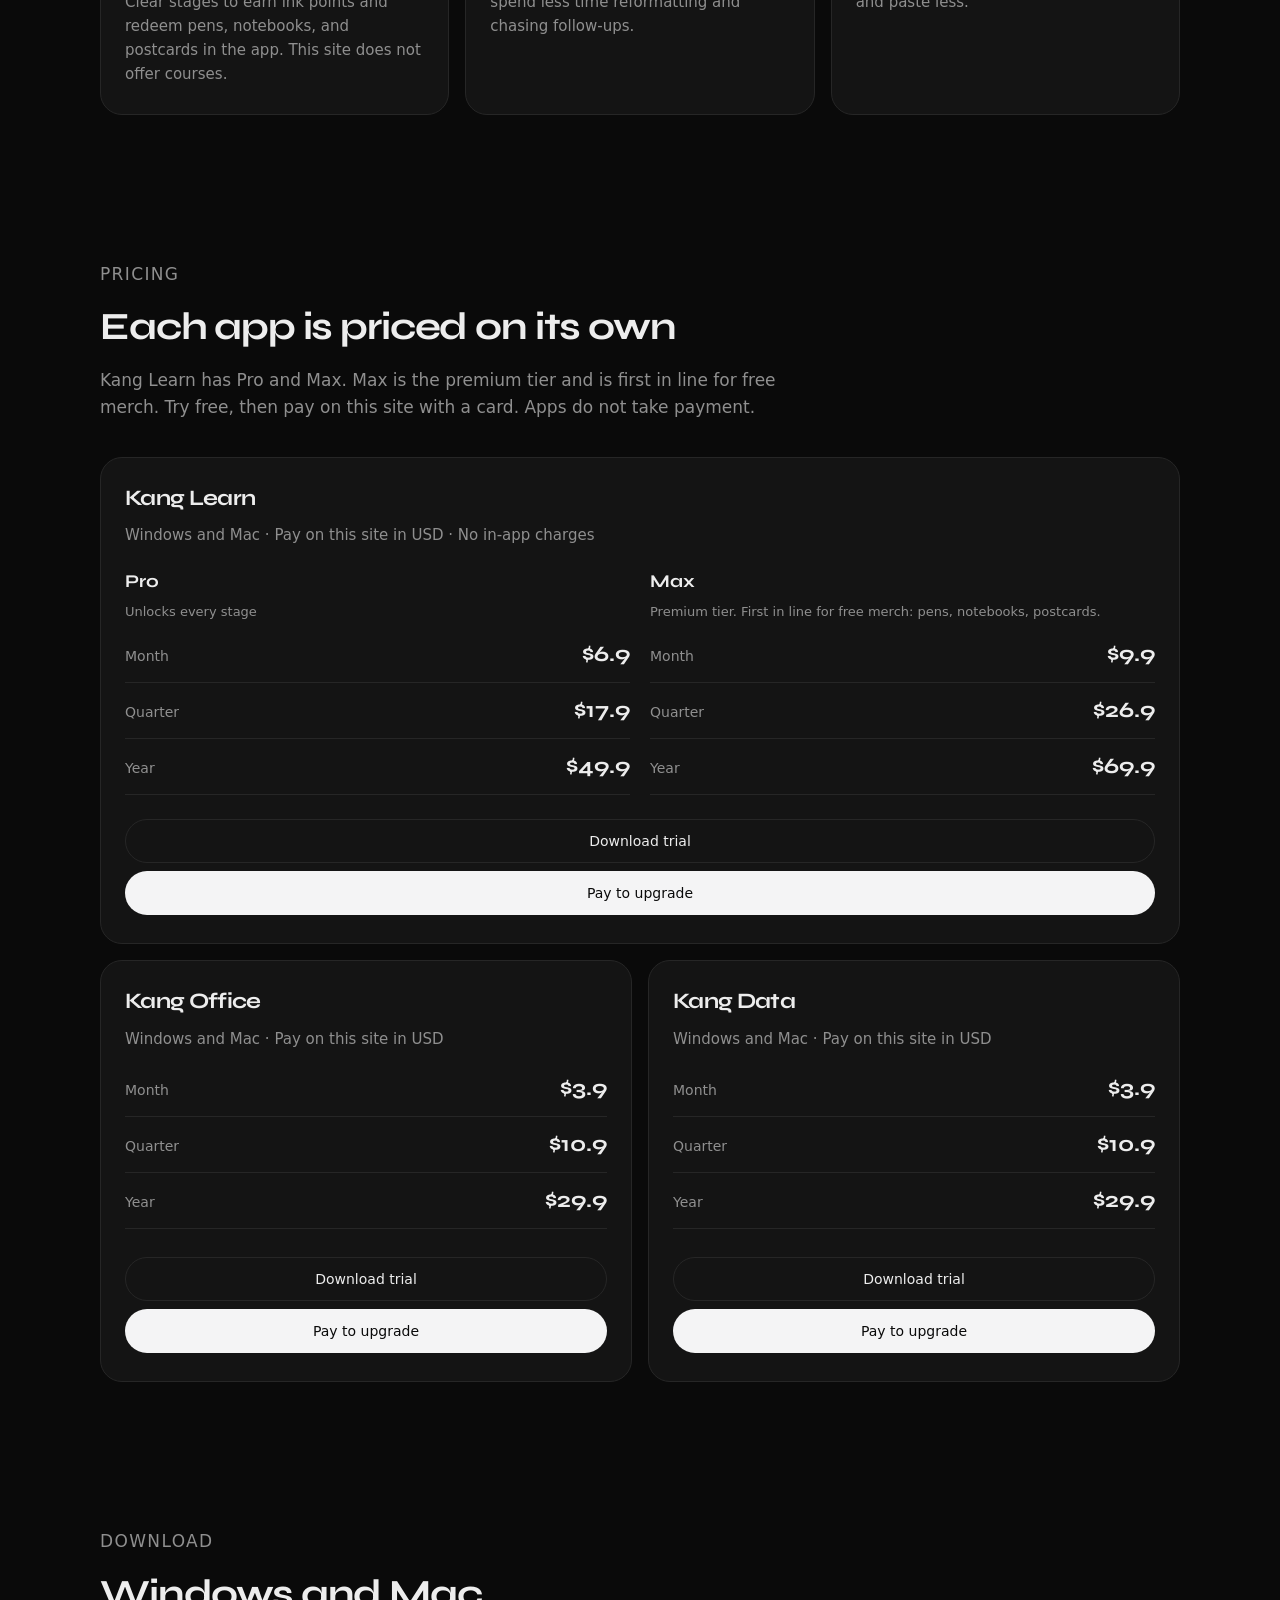
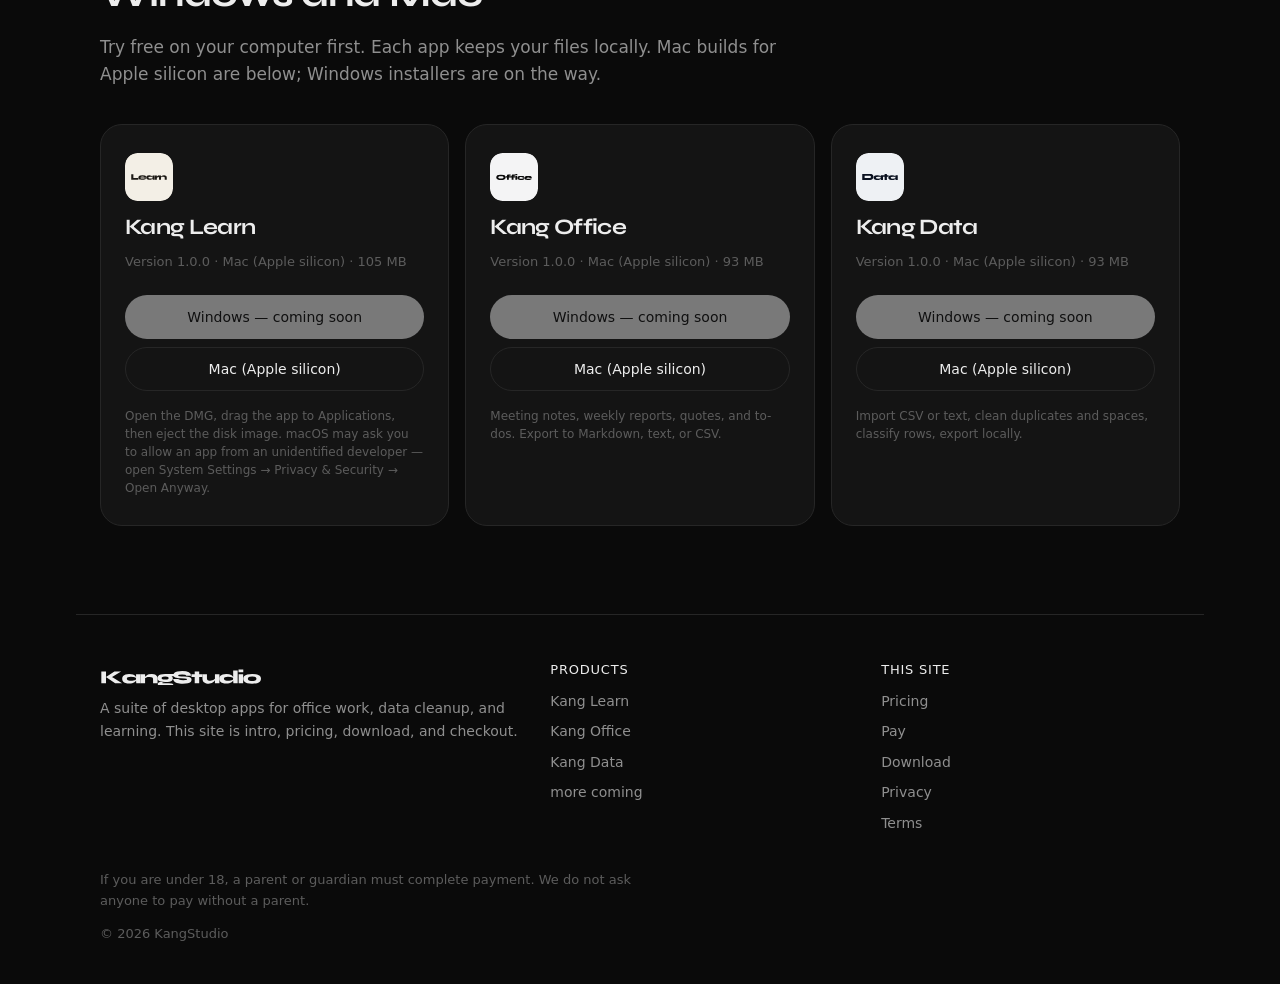
==== commit 4676faa8: "Update pricing to Learn/Office/Data USD catalogue" ====
--- a/index.html
+++ b/index.html
@@ -107,7 +107,7 @@
       <div class="section-head">
         <p class="eyebrow">Pricing</p>
         <h2>Each app is priced on its own</h2>
-        <p>Kang Learn has Pro and Max. Max costs 20% more and is first in line for free merch. Try free, then pay on this site with a card. Apps do not take payment.</p>
+        <p>Kang Learn has Pro and Max. Max is the premium tier and is first in line for free merch. Try free, then pay on this site with a card. Apps do not take payment.</p>
       </div>
 
       <div class="pricing-wrap">
@@ -120,18 +120,18 @@
                 <h4>Pro</h4>
                 <p class="tier-note">Unlocks every stage</p>
                 <ul class="price-list">
-                  <li><span>Month</span><strong>$9.9</strong></li>
-                  <li><span>Quarter</span><strong>$29.9</strong></li>
-                  <li><span>Year</span><strong>$59.9</strong></li>
+                  <li><span>Month</span><strong>$6.9</strong></li>
+                  <li><span>Quarter</span><strong>$17.9</strong></li>
+                  <li><span>Year</span><strong>$49.9</strong></li>
                 </ul>
               </div>
               <div>
                 <h4>Max</h4>
-                <p class="tier-note">20% more than Pro. First in line for free merch: pens, notebooks, postcards.</p>
+                <p class="tier-note">Premium tier. First in line for free merch: pens, notebooks, postcards.</p>
                 <ul class="price-list">
-                  <li><span>Month</span><strong>$11.9</strong></li>
-                  <li><span>Quarter</span><strong>$35.9</strong></li>
-                  <li><span>Year</span><strong>$71.9</strong></li>
+                  <li><span>Month</span><strong>$9.9</strong></li>
+                  <li><span>Quarter</span><strong>$26.9</strong></li>
+                  <li><span>Year</span><strong>$69.9</strong></li>
                 </ul>
               </div>
             </div>
@@ -145,9 +145,9 @@
             <h3>Kang Office</h3>
             <p class="price-note">Windows and Mac · Pay on this site in USD</p>
             <ul class="price-list">
-              <li><span>Month</span><strong>$9.9</strong></li>
-              <li><span>Quarter</span><strong>$29.9</strong></li>
-              <li><span>Year</span><strong>$59.9</strong></li>
+              <li><span>Month</span><strong>$3.9</strong></li>
+              <li><span>Quarter</span><strong>$10.9</strong></li>
+              <li><span>Year</span><strong>$29.9</strong></li>
             </ul>
             <div class="price-actions">
               <a class="btn btn-ghost btn-block" href="index.html#download">Download trial</a>
@@ -159,9 +159,9 @@
             <h3>Kang Data</h3>
             <p class="price-note">Windows and Mac · Pay on this site in USD</p>
             <ul class="price-list">
-              <li><span>Month</span><strong>$9.9</strong></li>
-              <li><span>Quarter</span><strong>$29.9</strong></li>
-              <li><span>Year</span><strong>$59.9</strong></li>
+              <li><span>Month</span><strong>$3.9</strong></li>
+              <li><span>Quarter</span><strong>$10.9</strong></li>
+              <li><span>Year</span><strong>$29.9</strong></li>
             </ul>
             <div class="price-actions">
               <a class="btn btn-ghost btn-block" href="index.html#download">Download trial</a>
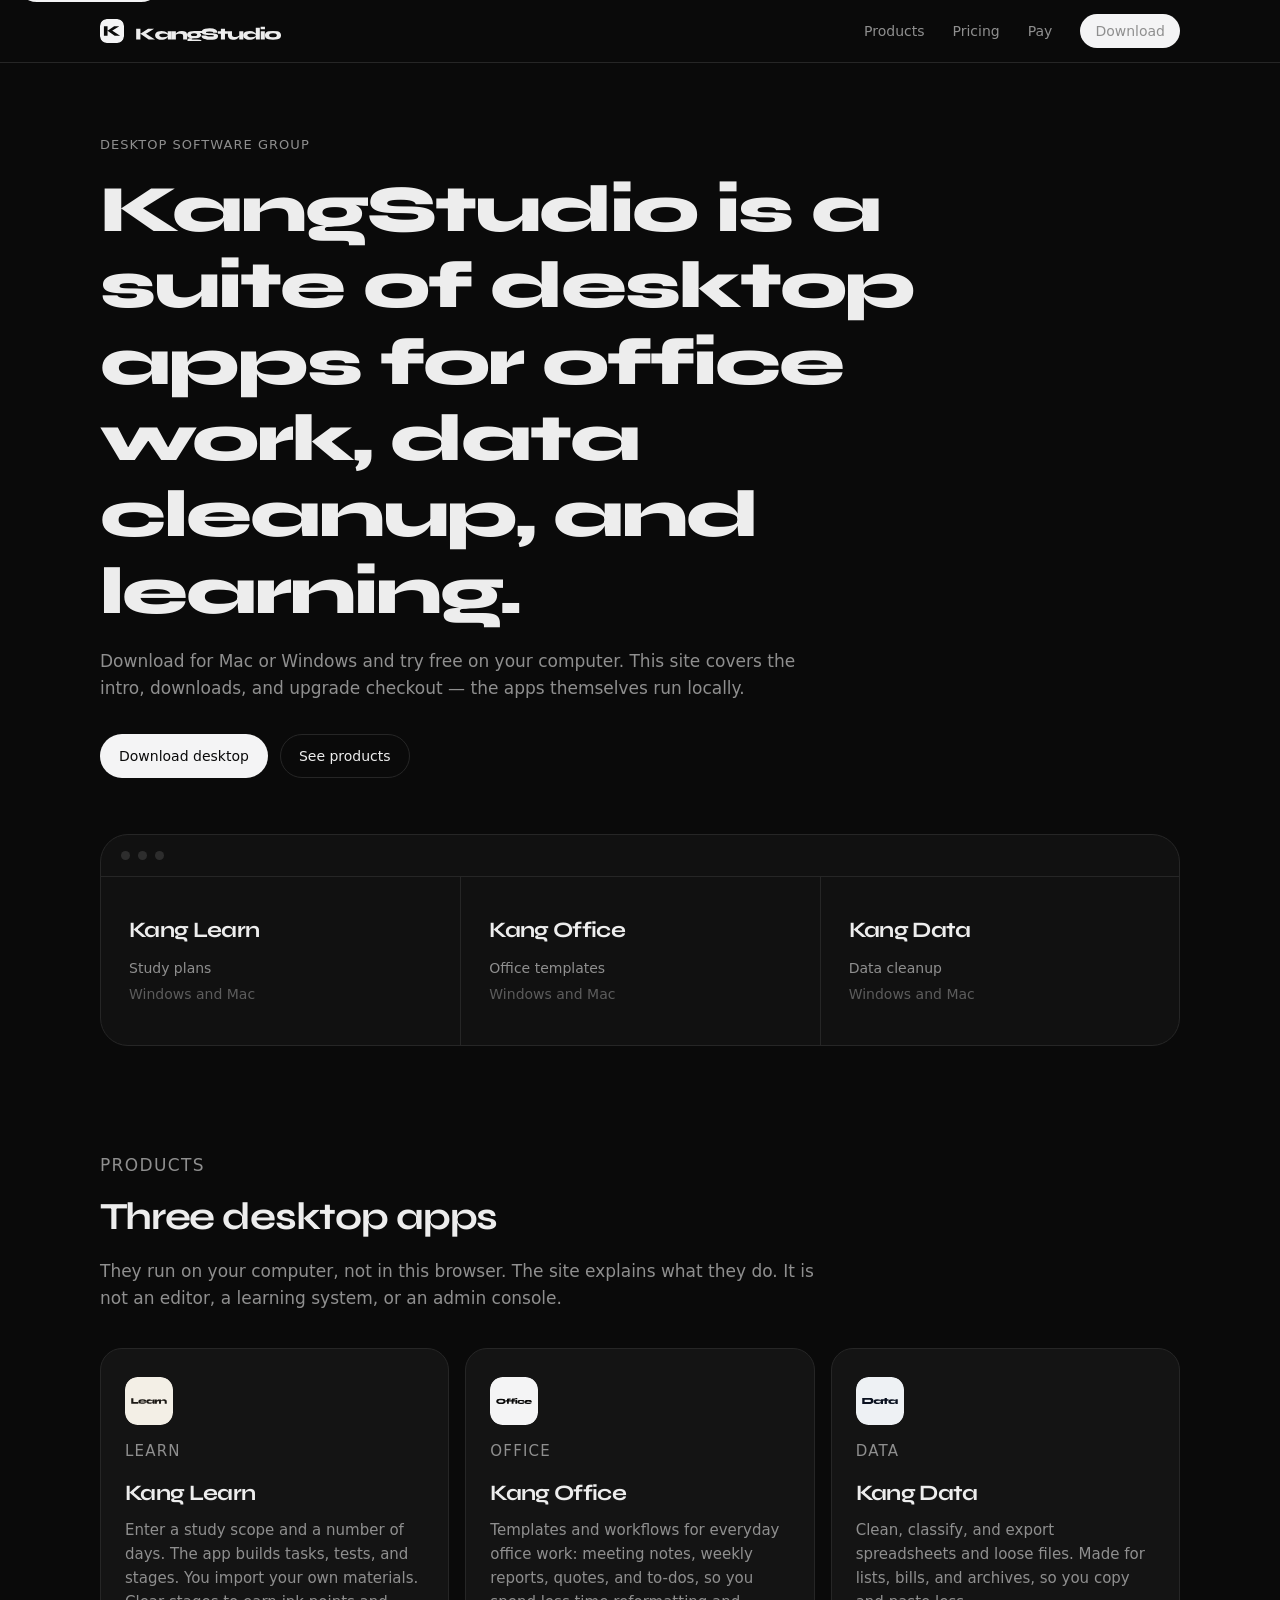
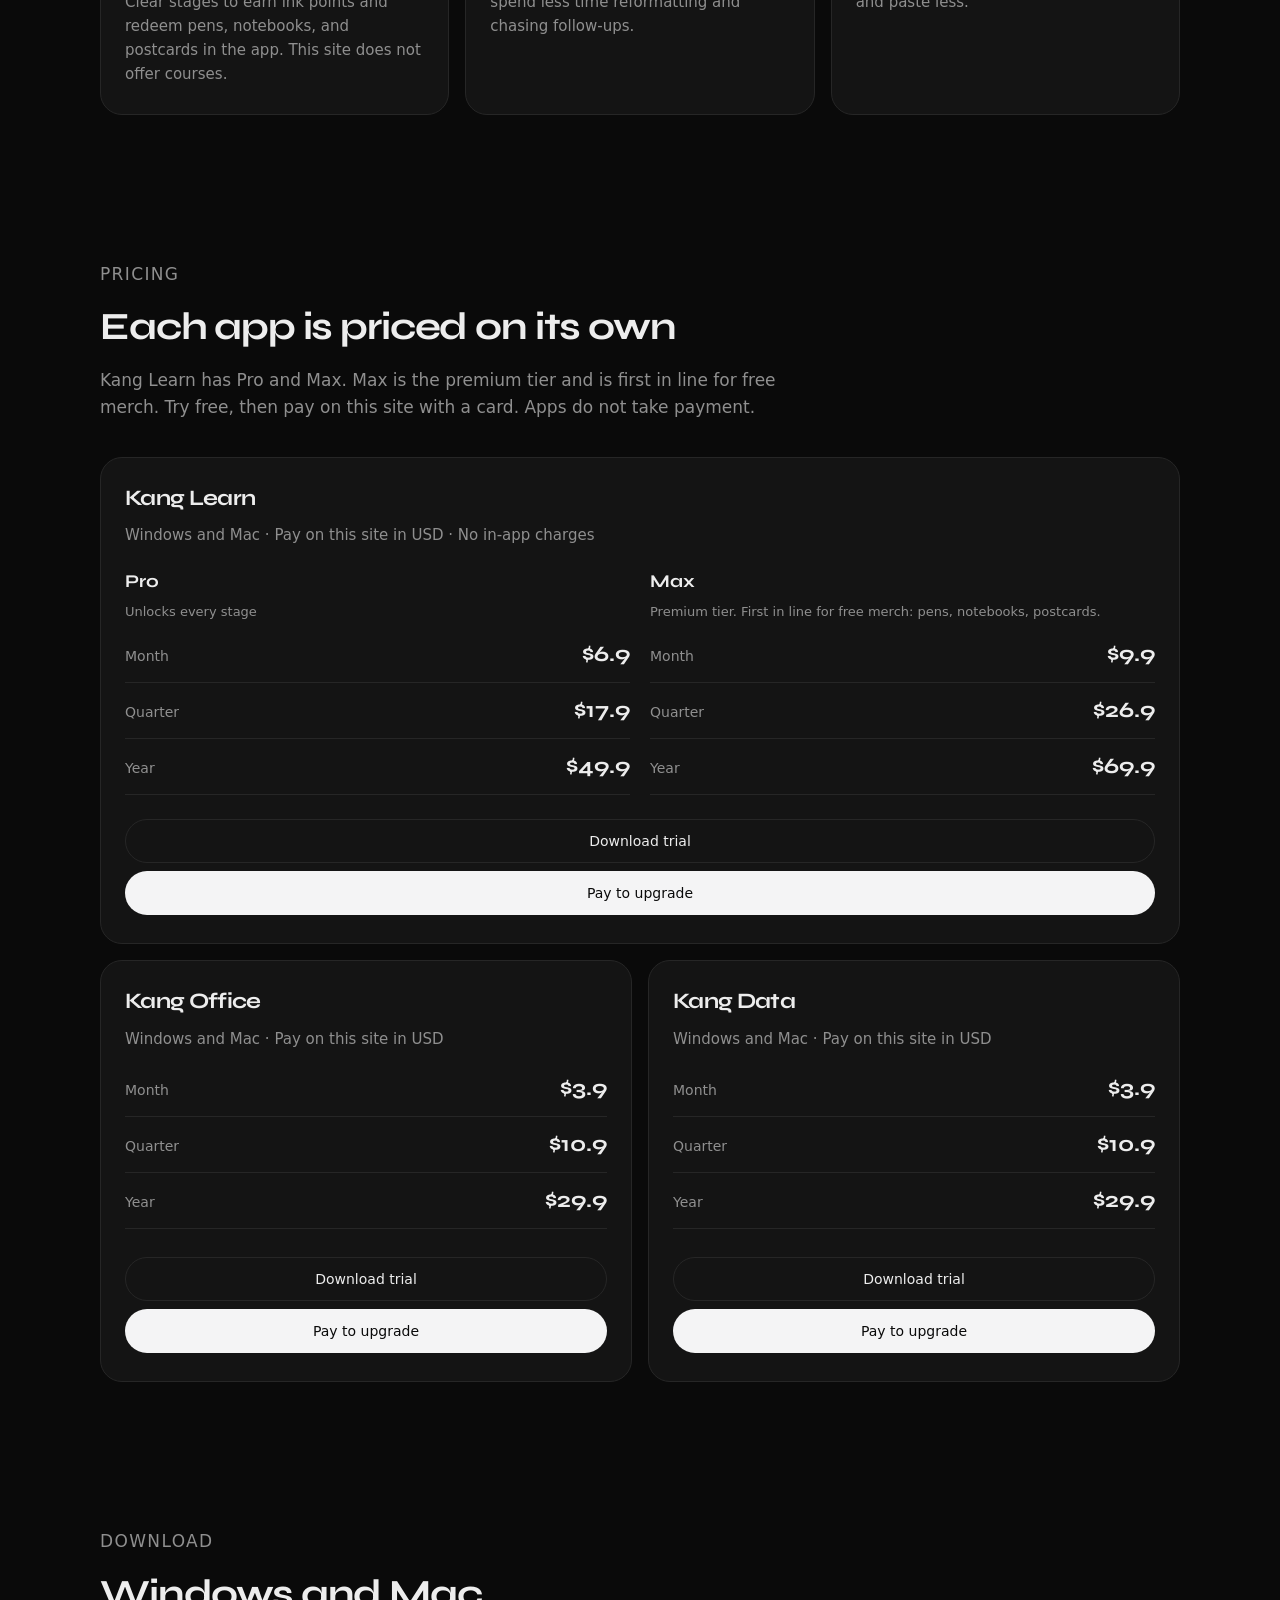
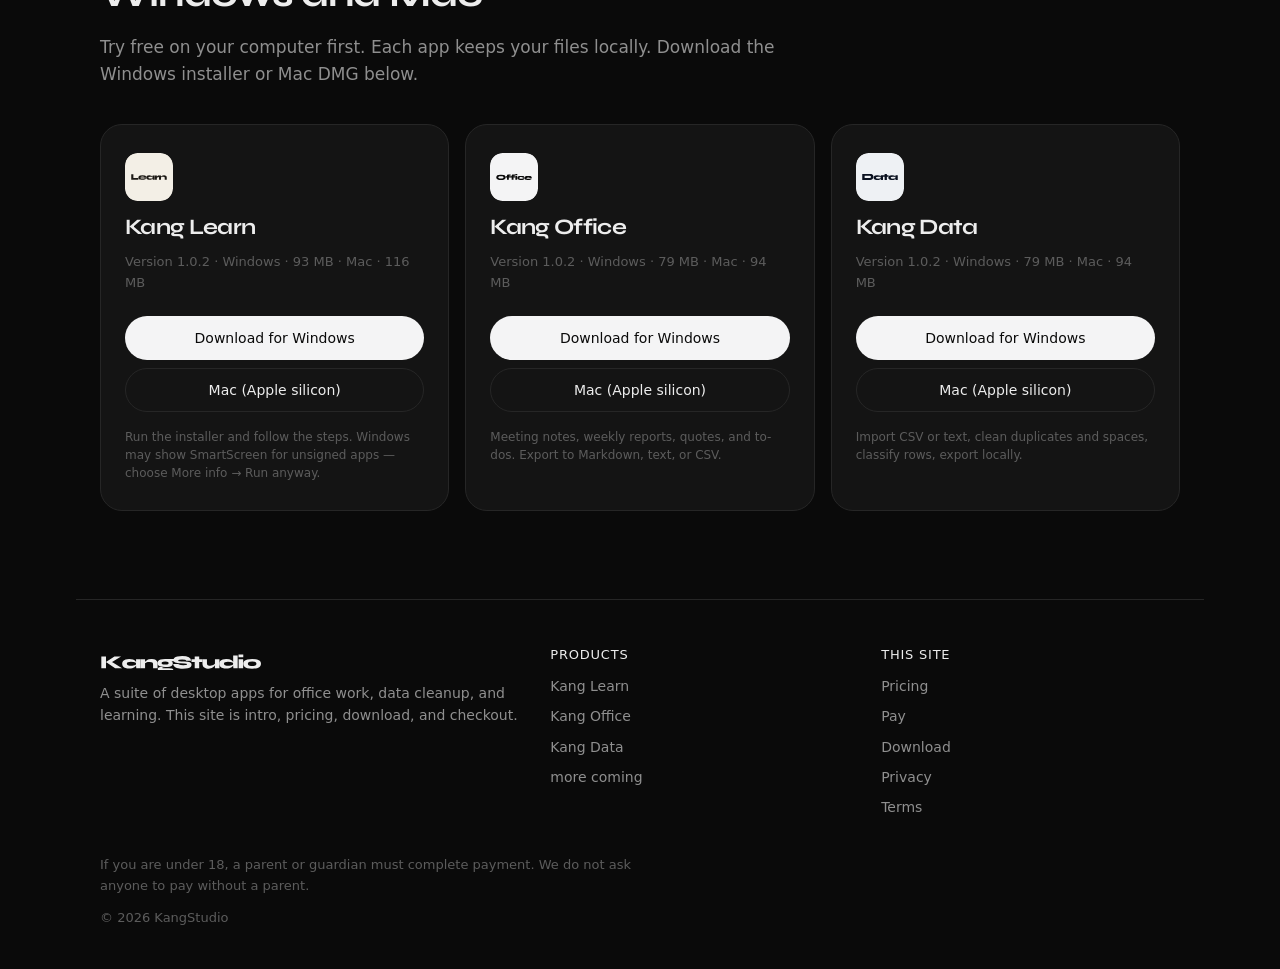
==== commit 2df5c3e2: "Enable Windows downloads on site Co-authored-by: Cursor <cursoragent@cursor.com>" ====
--- a/index.html
+++ b/index.html
@@ -176,7 +176,7 @@
       <div class="section-head">
         <p class="eyebrow">Download</p>
         <h2>Windows and Mac</h2>
-        <p>Try free on your computer first. Each app keeps your files locally. Mac builds for Apple silicon are below; Windows installers are on the way.</p>
+        <p>Try free on your computer first. Each app keeps your files locally. Download the Windows installer or Mac DMG below.</p>
       </div>
 
       <div class="card-grid">
@@ -185,17 +185,17 @@
           <h3>Kang Learn</h3>
           <p class="muted" data-download-note>Checking for Mac build…</p>
           <div class="download-actions">
-            <a class="btn btn-solid btn-block is-disabled" data-download-win aria-disabled="true">Windows — coming soon</a>
+            <a class="btn btn-solid btn-block is-disabled" data-download-win aria-disabled="true">Download for Windows</a>
             <a class="btn btn-ghost btn-block is-disabled" data-download-mac aria-disabled="true">Mac (Apple silicon)</a>
           </div>
-          <p class="hint">Open the DMG, drag the app to Applications, then eject the disk image. macOS may ask you to allow an app from an unidentified developer — open System Settings → Privacy &amp; Security → Open Anyway.</p>
+          <p class="hint">Run the installer and follow the steps. Windows may show SmartScreen for unsigned apps — choose More info → Run anyway.</p>
         </article>
         <article class="card download-card" data-download-app="office">
           <img class="product-logo" src="logos/kang-office.svg" width="48" height="48" alt="">
           <h3>Kang Office</h3>
           <p class="muted" data-download-note>Checking for Mac build…</p>
           <div class="download-actions">
-            <a class="btn btn-solid btn-block is-disabled" data-download-win aria-disabled="true">Windows — coming soon</a>
+            <a class="btn btn-solid btn-block is-disabled" data-download-win aria-disabled="true">Download for Windows</a>
             <a class="btn btn-ghost btn-block is-disabled" data-download-mac aria-disabled="true">Mac (Apple silicon)</a>
           </div>
           <p class="hint">Meeting notes, weekly reports, quotes, and to-dos. Export to Markdown, text, or CSV.</p>
@@ -205,7 +205,7 @@
           <h3>Kang Data</h3>
           <p class="muted" data-download-note>Checking for Mac build…</p>
           <div class="download-actions">
-            <a class="btn btn-solid btn-block is-disabled" data-download-win aria-disabled="true">Windows — coming soon</a>
+            <a class="btn btn-solid btn-block is-disabled" data-download-win aria-disabled="true">Download for Windows</a>
             <a class="btn btn-ghost btn-block is-disabled" data-download-mac aria-disabled="true">Mac (Apple silicon)</a>
           </div>
           <p class="hint">Import CSV or text, clean duplicates and spaces, classify rows, export locally.</p>
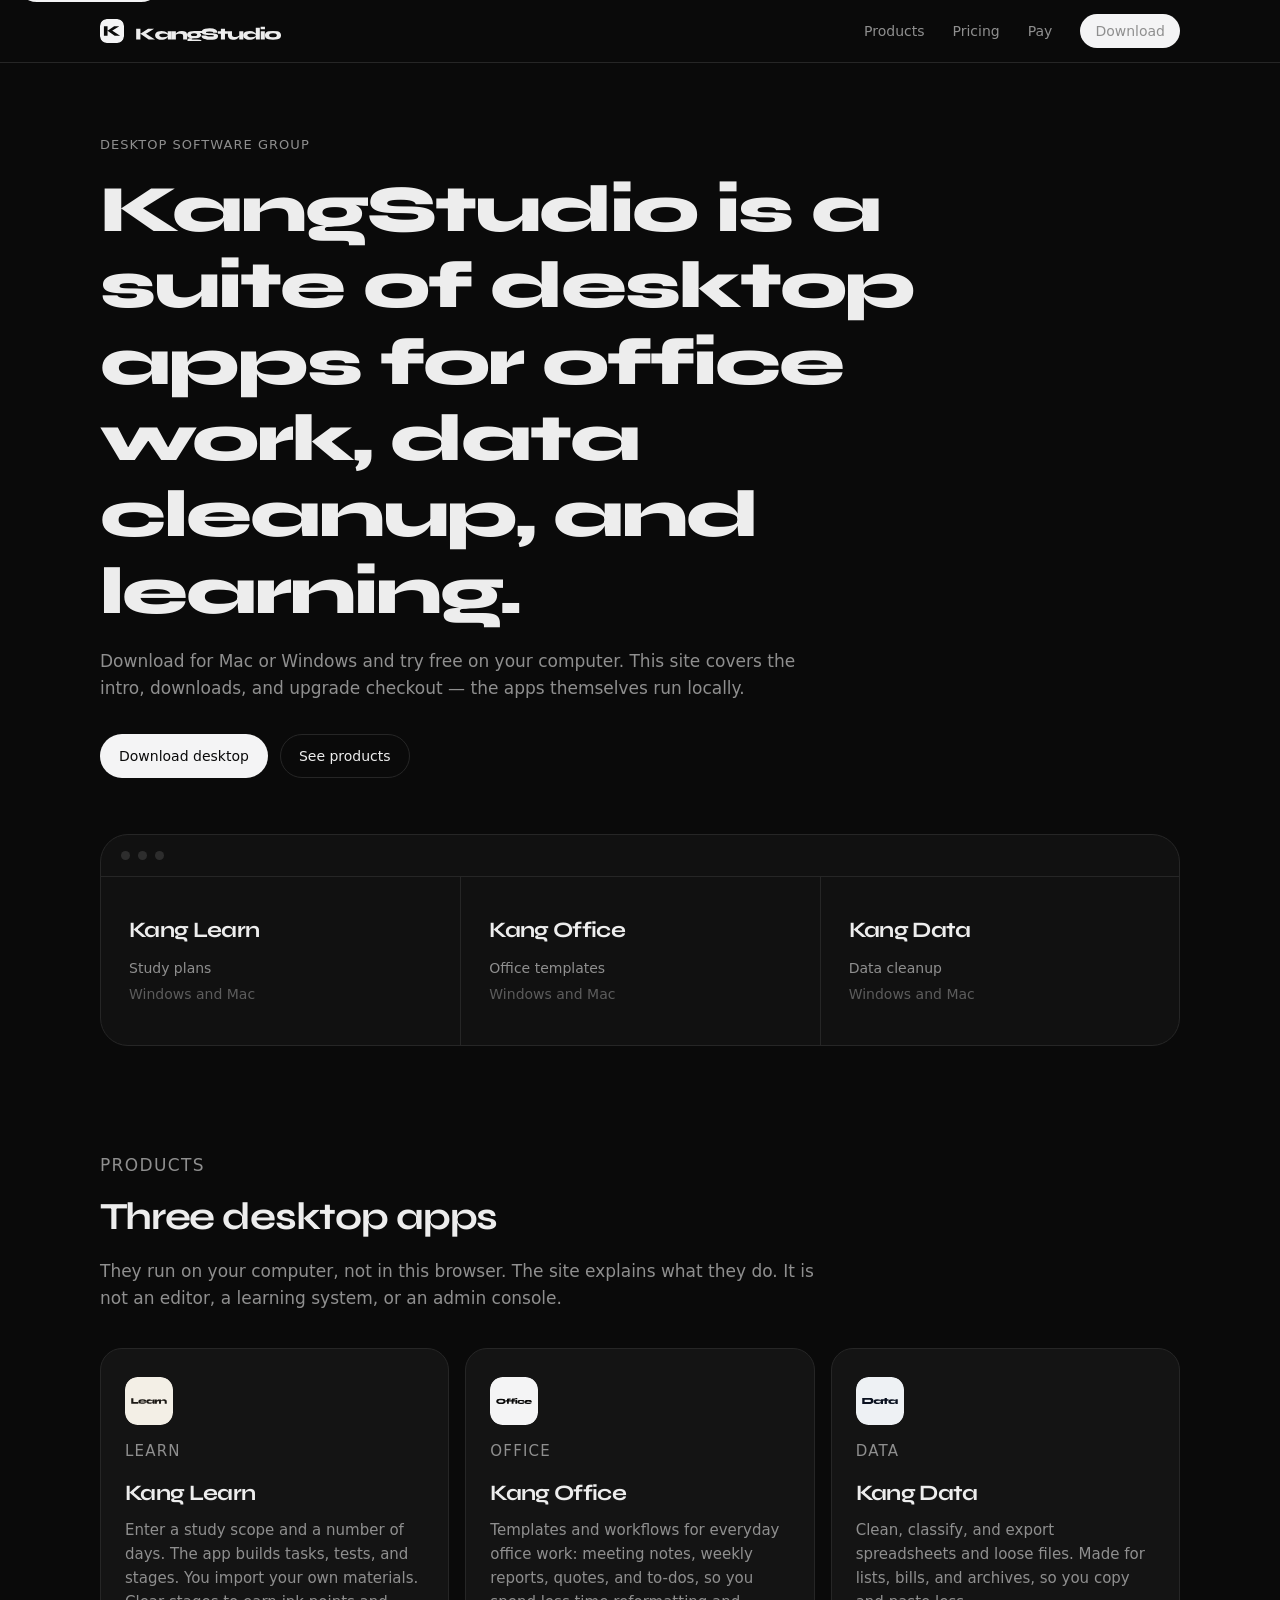
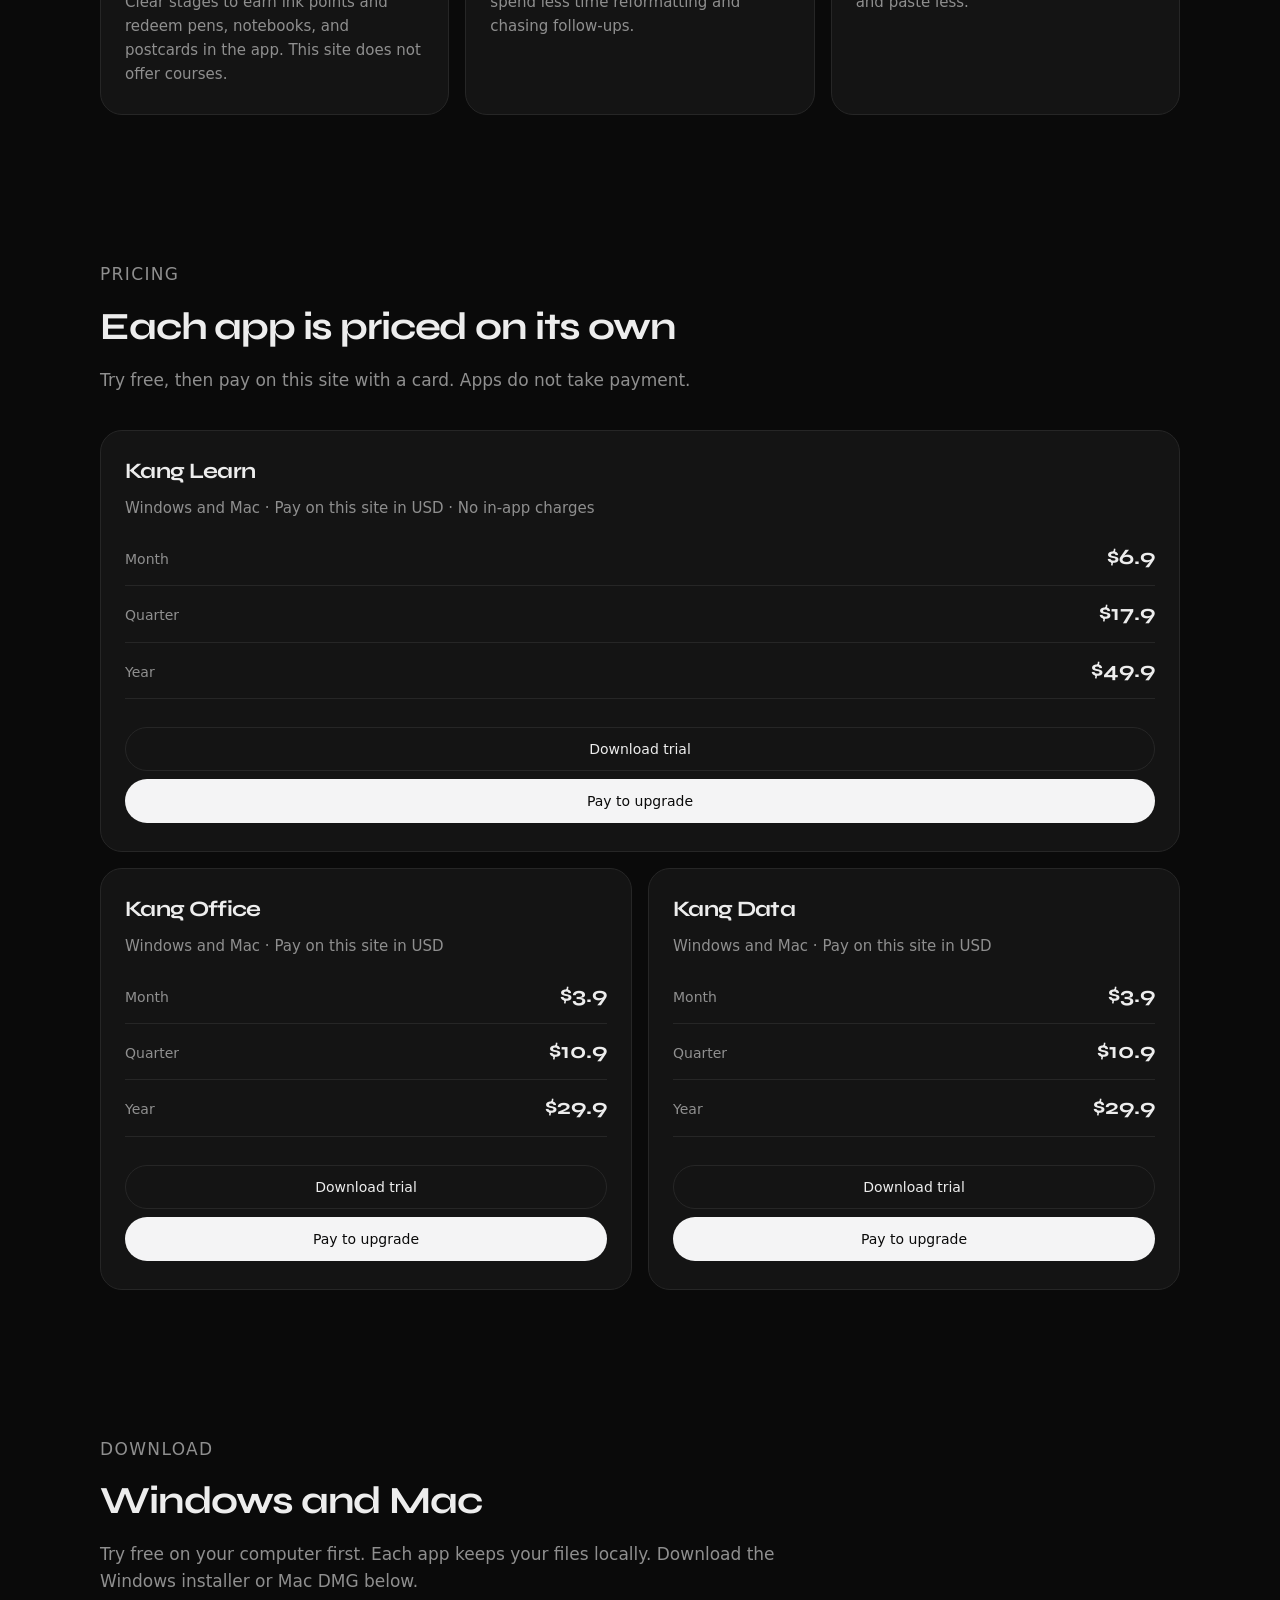
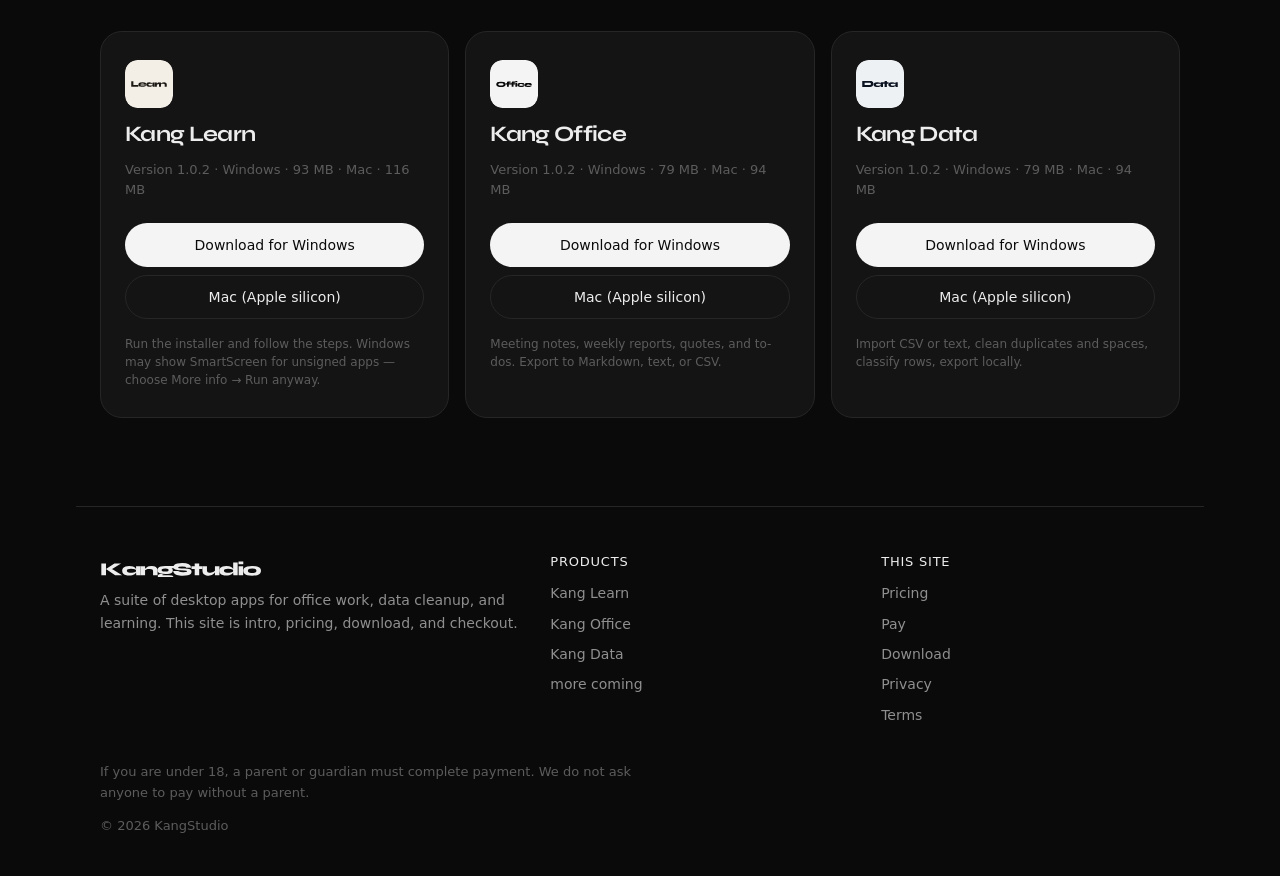
==== commit f2d42414: "Remove Kang Learn Max tier from pricing and checkout Co-authored-by: Cursor <cursoragent@cursor.com>" ====
--- a/index.html
+++ b/index.html
@@ -107,7 +107,7 @@
       <div class="section-head">
         <p class="eyebrow">Pricing</p>
         <h2>Each app is priced on its own</h2>
-        <p>Kang Learn has Pro and Max. Max is the premium tier and is first in line for free merch. Try free, then pay on this site with a card. Apps do not take payment.</p>
+        <p>Try free, then pay on this site with a card. Apps do not take payment.</p>
       </div>
 
       <div class="pricing-wrap">
@@ -115,29 +115,14 @@
           <article class="card price-card price-learn">
             <h3>Kang Learn</h3>
             <p class="price-note">Windows and Mac · Pay on this site in USD · No in-app charges</p>
-            <div class="tier-split">
-              <div>
-                <h4>Pro</h4>
-                <p class="tier-note">Unlocks every stage</p>
-                <ul class="price-list">
-                  <li><span>Month</span><strong>$6.9</strong></li>
-                  <li><span>Quarter</span><strong>$17.9</strong></li>
-                  <li><span>Year</span><strong>$49.9</strong></li>
-                </ul>
-              </div>
-              <div>
-                <h4>Max</h4>
-                <p class="tier-note">Premium tier. First in line for free merch: pens, notebooks, postcards.</p>
-                <ul class="price-list">
-                  <li><span>Month</span><strong>$9.9</strong></li>
-                  <li><span>Quarter</span><strong>$26.9</strong></li>
-                  <li><span>Year</span><strong>$69.9</strong></li>
-                </ul>
-              </div>
-            </div>
+            <ul class="price-list">
+              <li><span>Month</span><strong>$6.9</strong></li>
+              <li><span>Quarter</span><strong>$17.9</strong></li>
+              <li><span>Year</span><strong>$49.9</strong></li>
+            </ul>
             <div class="price-actions">
               <a class="btn btn-ghost btn-block" href="index.html#download">Download trial</a>
-              <a class="btn btn-solid btn-block" href="checkout.html?product=learn&amp;tier=pro">Pay to upgrade</a>
+              <a class="btn btn-solid btn-block" href="checkout.html?product=learn">Pay to upgrade</a>
             </div>
           </article>
 
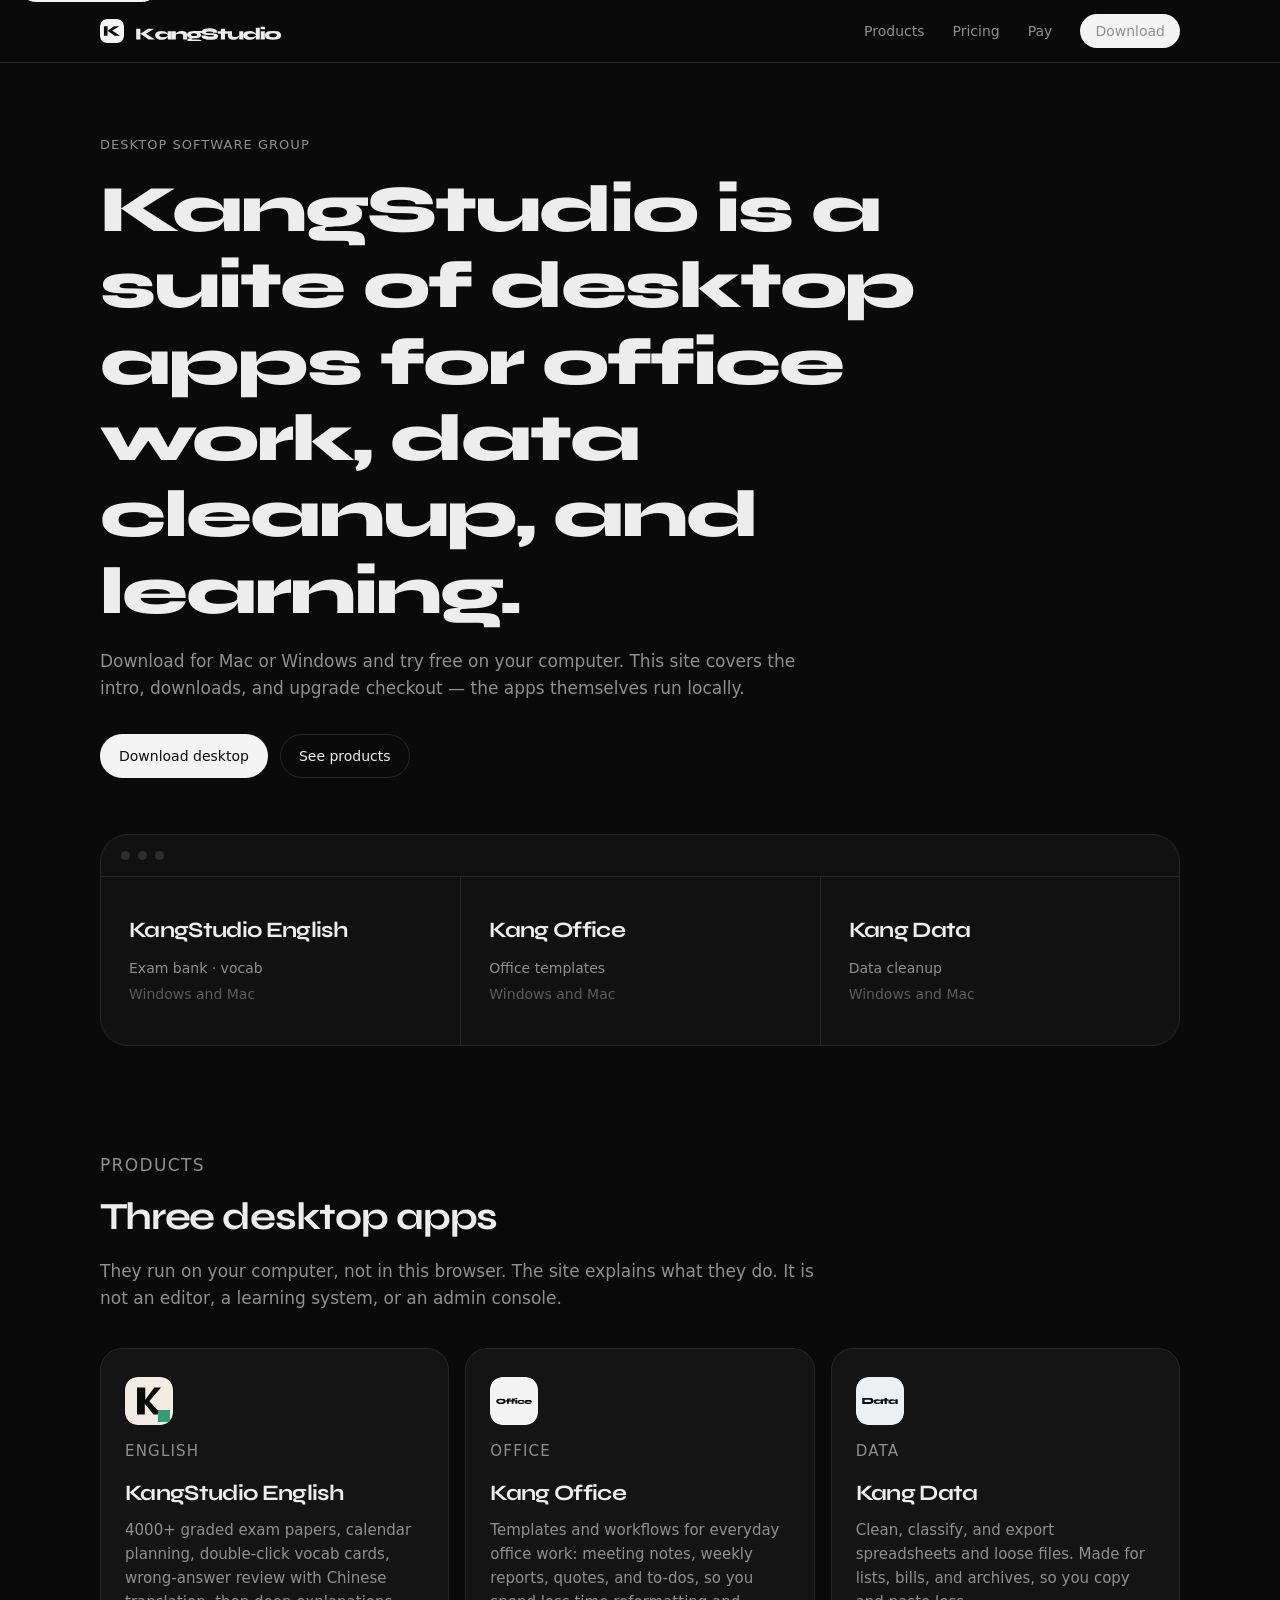
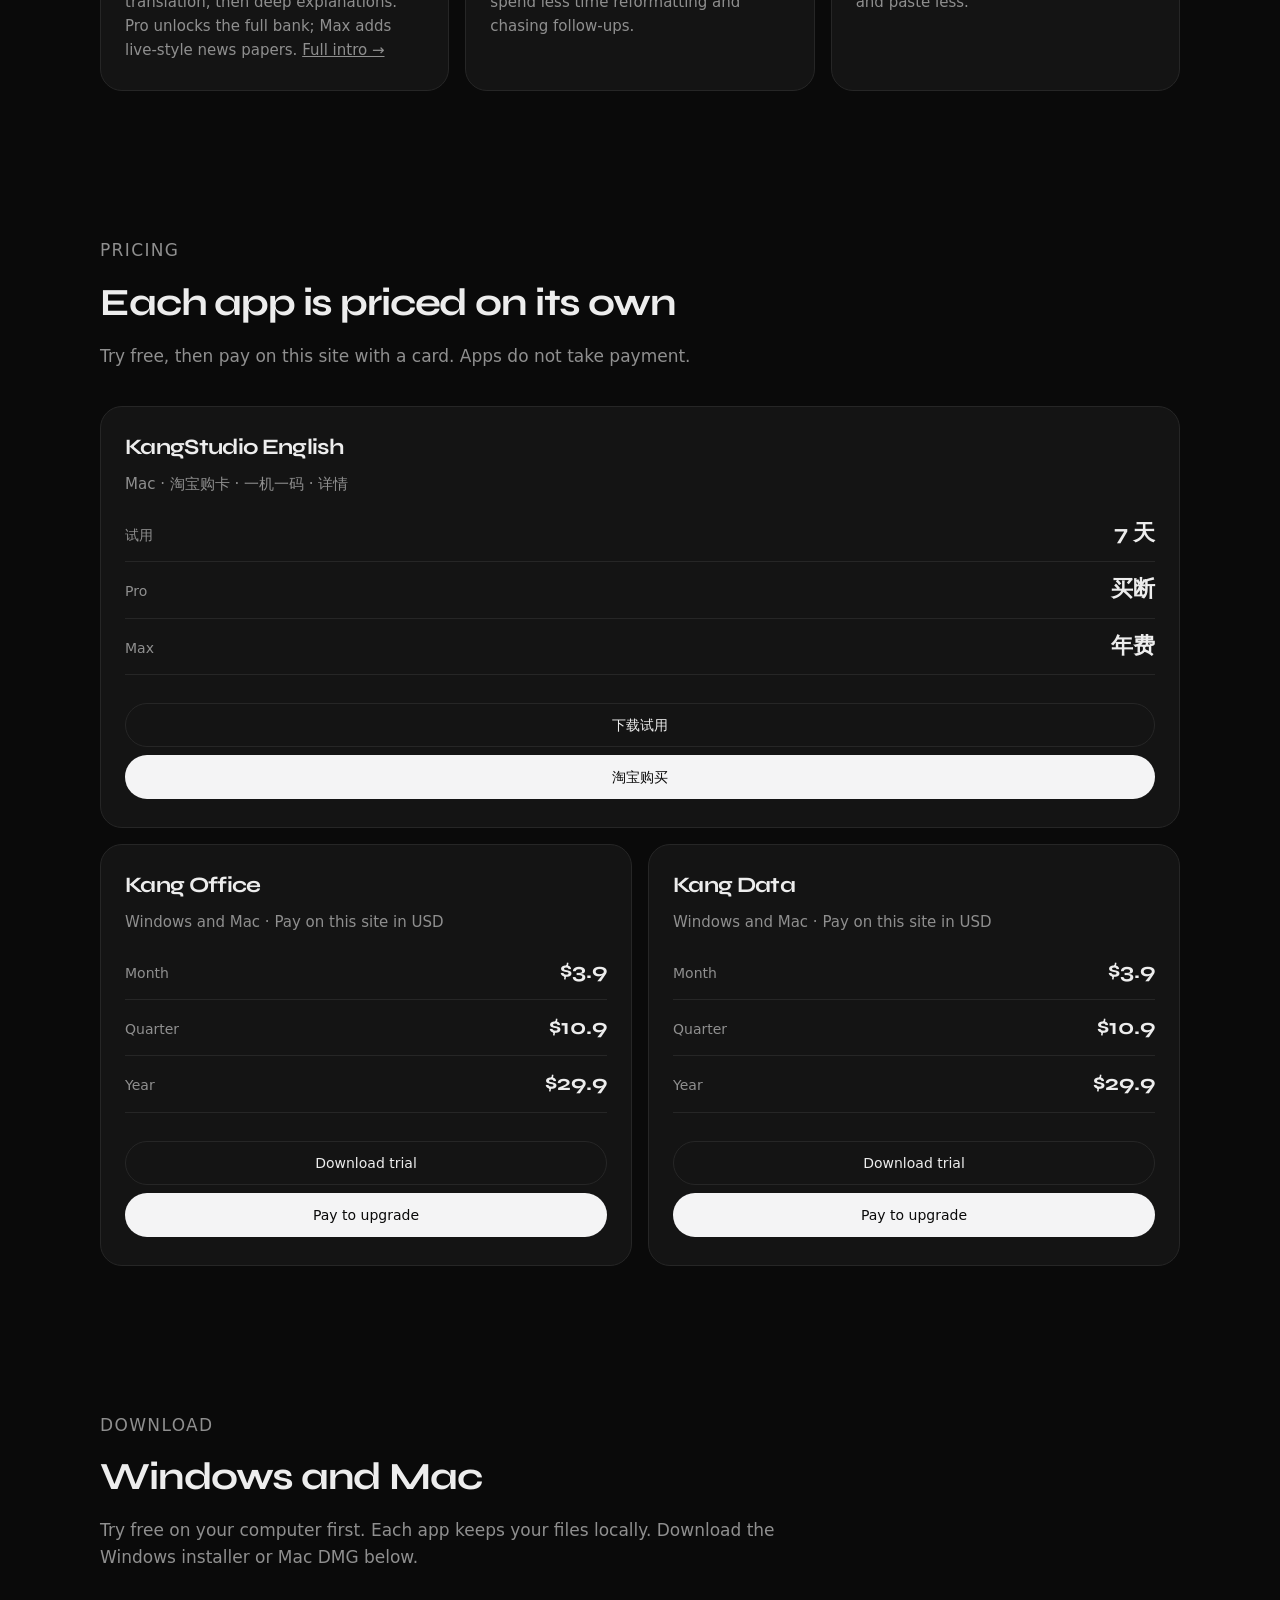
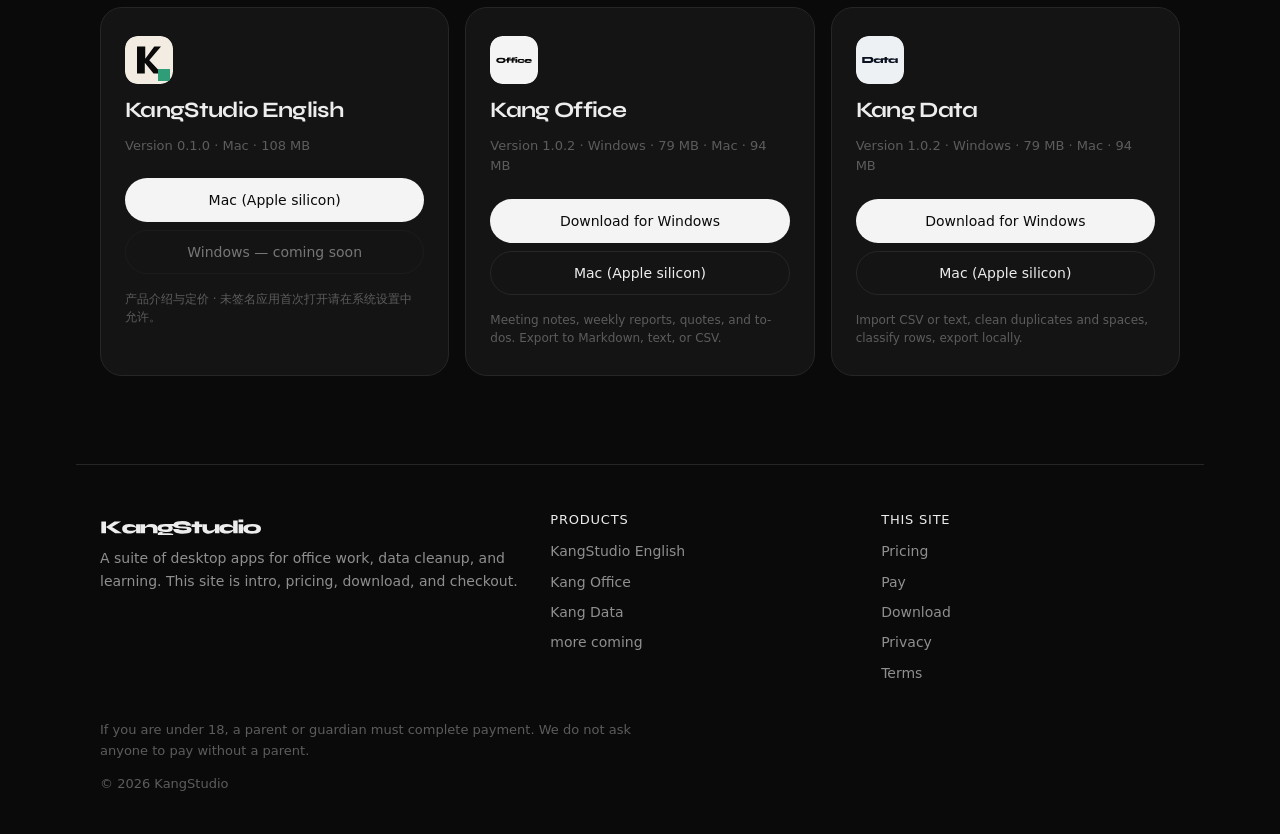
==== commit 6b2f9834: "Add KangStudio English product page, pricing, and download manifest. Introduces english.html with Pr" ====
--- a/index.html
+++ b/index.html
@@ -56,8 +56,8 @@
         </div>
         <div class="suite-grid">
           <article>
-            <p class="suite-name">Kang Learn</p>
-            <p>Study plans</p>
+            <p class="suite-name">KangStudio English</p>
+            <p>Exam bank · vocab</p>
             <p>Windows and Mac</p>
           </article>
           <article>
@@ -83,10 +83,10 @@
 
       <div class="card-grid">
         <article class="card">
-          <img class="product-logo" src="logos/kang-learn.svg" width="48" height="48" alt="">
-          <p class="card-kicker">Learn</p>
-          <h3>Kang Learn</h3>
-          <p>Enter a study scope and a number of days. The app builds tasks, tests, and stages. You import your own materials. Clear stages to earn ink points and redeem pens, notebooks, and postcards in the app. This site does not offer courses.</p>
+          <img class="product-logo" src="logos/kang-english.svg" width="48" height="48" alt="">
+          <p class="card-kicker">English</p>
+          <h3>KangStudio English</h3>
+          <p>4000+ graded exam papers, calendar planning, double-click vocab cards, wrong-answer review with Chinese translation, then deep explanations. Pro unlocks the full bank; Max adds live-style news papers. <a href="english.html" style="text-decoration:underline">Full intro →</a></p>
         </article>
         <article class="card">
           <img class="product-logo" src="logos/kang-office.svg" width="48" height="48" alt="">
@@ -113,16 +113,16 @@
       <div class="pricing-wrap">
         <div class="card-grid pricing-grid">
           <article class="card price-card price-learn">
-            <h3>Kang Learn</h3>
-            <p class="price-note">Windows and Mac · Pay on this site in USD · No in-app charges</p>
+            <h3>KangStudio English</h3>
+            <p class="price-note">Mac · 淘宝购卡 · 一机一码 · <a href="english.html#pricing">详情</a></p>
             <ul class="price-list">
-              <li><span>Month</span><strong>$6.9</strong></li>
-              <li><span>Quarter</span><strong>$17.9</strong></li>
-              <li><span>Year</span><strong>$49.9</strong></li>
+              <li><span>试用</span><strong>7 天</strong></li>
+              <li><span>Pro</span><strong>买断</strong></li>
+              <li><span>Max</span><strong>年费</strong></li>
             </ul>
             <div class="price-actions">
-              <a class="btn btn-ghost btn-block" href="index.html#download">Download trial</a>
-              <a class="btn btn-solid btn-block" href="checkout.html?product=learn">Pay to upgrade</a>
+              <a class="btn btn-ghost btn-block" href="english.html#download">下载试用</a>
+              <a class="btn btn-solid btn-block" href="english.html#pricing">淘宝购买</a>
             </div>
           </article>
 
@@ -166,14 +166,14 @@
 
       <div class="card-grid">
         <article class="card download-card" data-download-app="learn">
-          <img class="product-logo" src="logos/kang-learn.svg" width="48" height="48" alt="">
-          <h3>Kang Learn</h3>
+          <img class="product-logo" src="logos/kang-english.svg" width="48" height="48" alt="">
+          <h3>KangStudio English</h3>
           <p class="muted" data-download-note>Checking for Mac build…</p>
           <div class="download-actions">
-            <a class="btn btn-solid btn-block is-disabled" data-download-win aria-disabled="true">Download for Windows</a>
-            <a class="btn btn-ghost btn-block is-disabled" data-download-mac aria-disabled="true">Mac (Apple silicon)</a>
+            <a class="btn btn-solid btn-block is-disabled" data-download-mac aria-disabled="true">Mac (Apple silicon)</a>
+            <a class="btn btn-ghost btn-block is-disabled" data-download-win aria-disabled="true">Windows — coming soon</a>
           </div>
-          <p class="hint">Run the installer and follow the steps. Windows may show SmartScreen for unsigned apps — choose More info → Run anyway.</p>
+          <p class="hint"><a href="english.html">产品介绍与定价</a> · 未签名应用首次打开请在系统设置中允许。</p>
         </article>
         <article class="card download-card" data-download-app="office">
           <img class="product-logo" src="logos/kang-office.svg" width="48" height="48" alt="">
@@ -208,7 +208,7 @@
       <div>
         <h2>Products</h2>
         <ul>
-          <li><a href="index.html#products">Kang Learn</a></li>
+          <li><a href="english.html">KangStudio English</a></li>
           <li><a href="index.html#products">Kang Office</a></li>
           <li><a href="index.html#products">Kang Data</a></li>
           <li>more coming</li>
--- a/styles.css
+++ b/styles.css
@@ -957,3 +957,26 @@
     scroll-behavior: auto;
   }
 }
+
+.hero-sub {
+  font-size: 0.72em;
+  font-weight: 600;
+  color: var(--muted);
+}
+
+.feature-pills {
+  display: flex;
+  flex-wrap: wrap;
+  gap: 0.5rem;
+  margin: 1.75rem 0 0;
+  padding: 0;
+  list-style: none;
+}
+
+.feature-pills li {
+  border: 1px solid var(--line);
+  border-radius: 999px;
+  padding: 0.35rem 0.85rem;
+  font-size: 0.8rem;
+  color: var(--muted);
+}
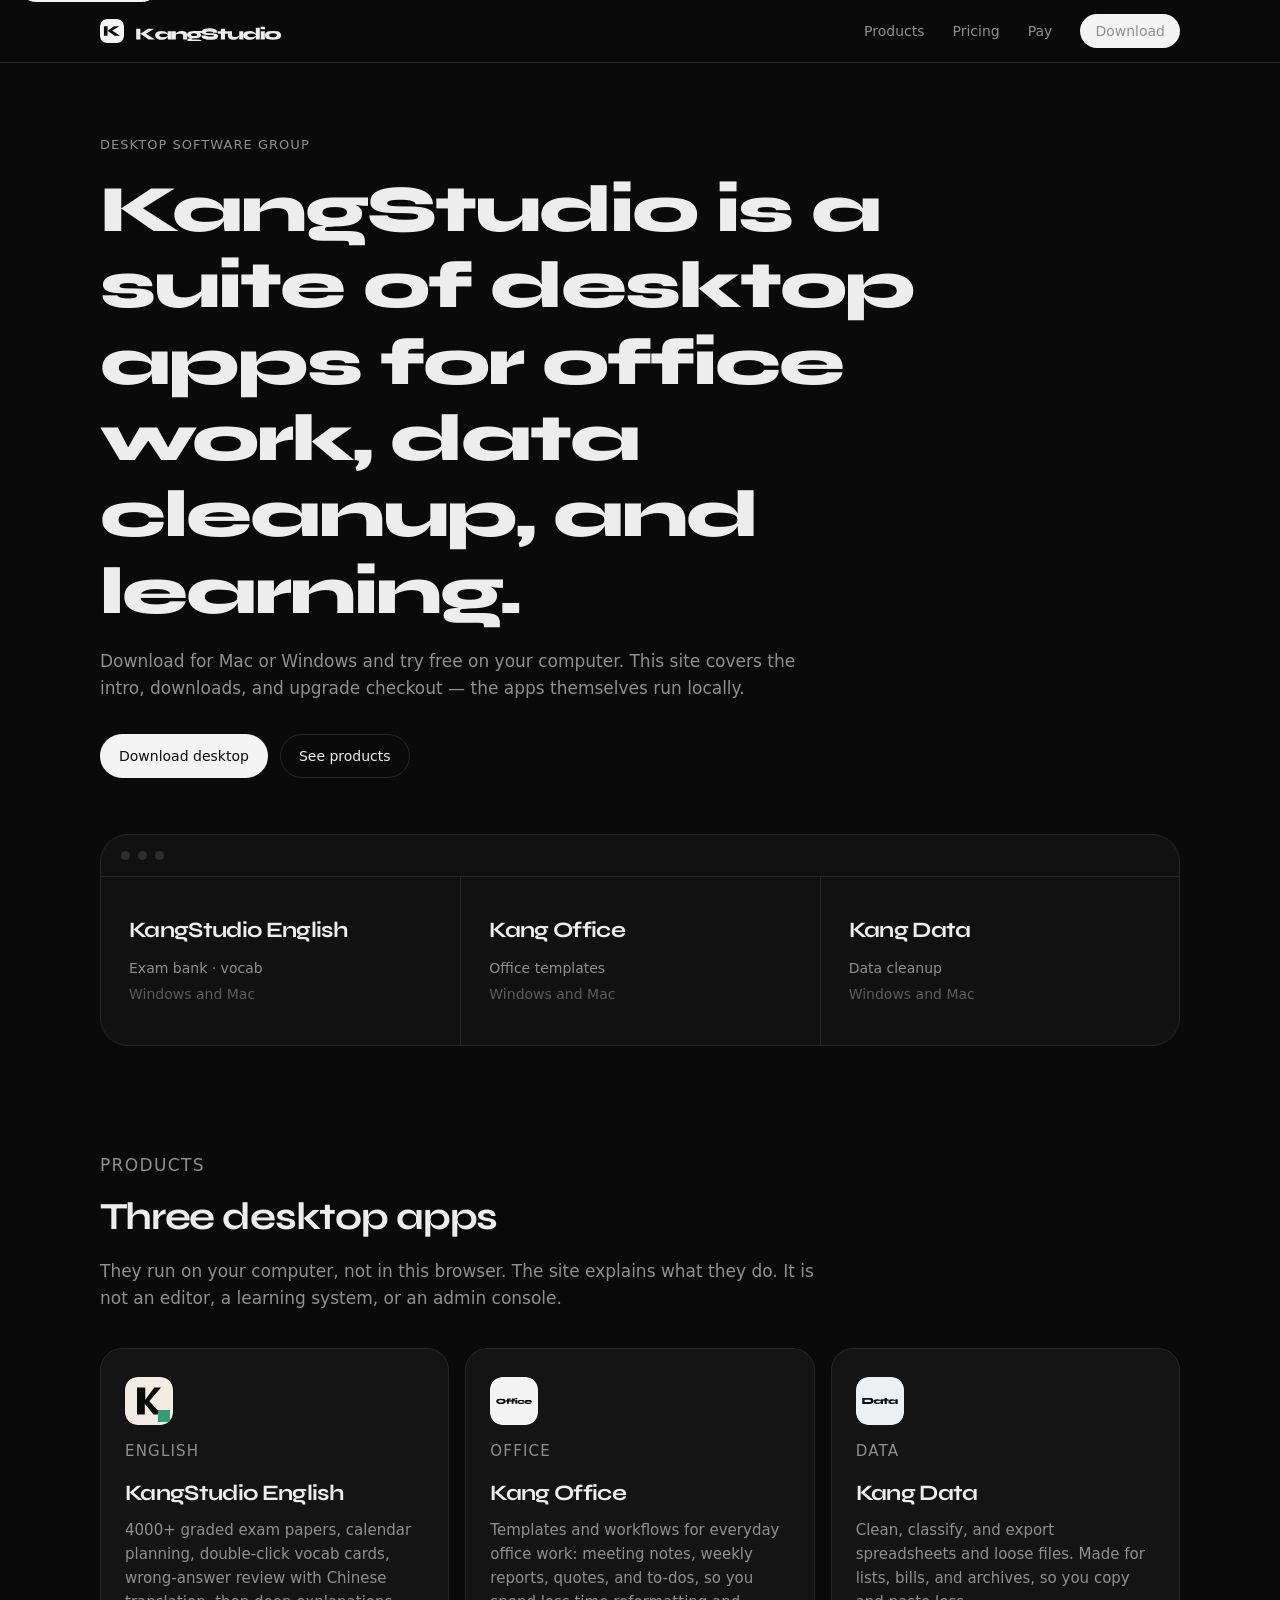
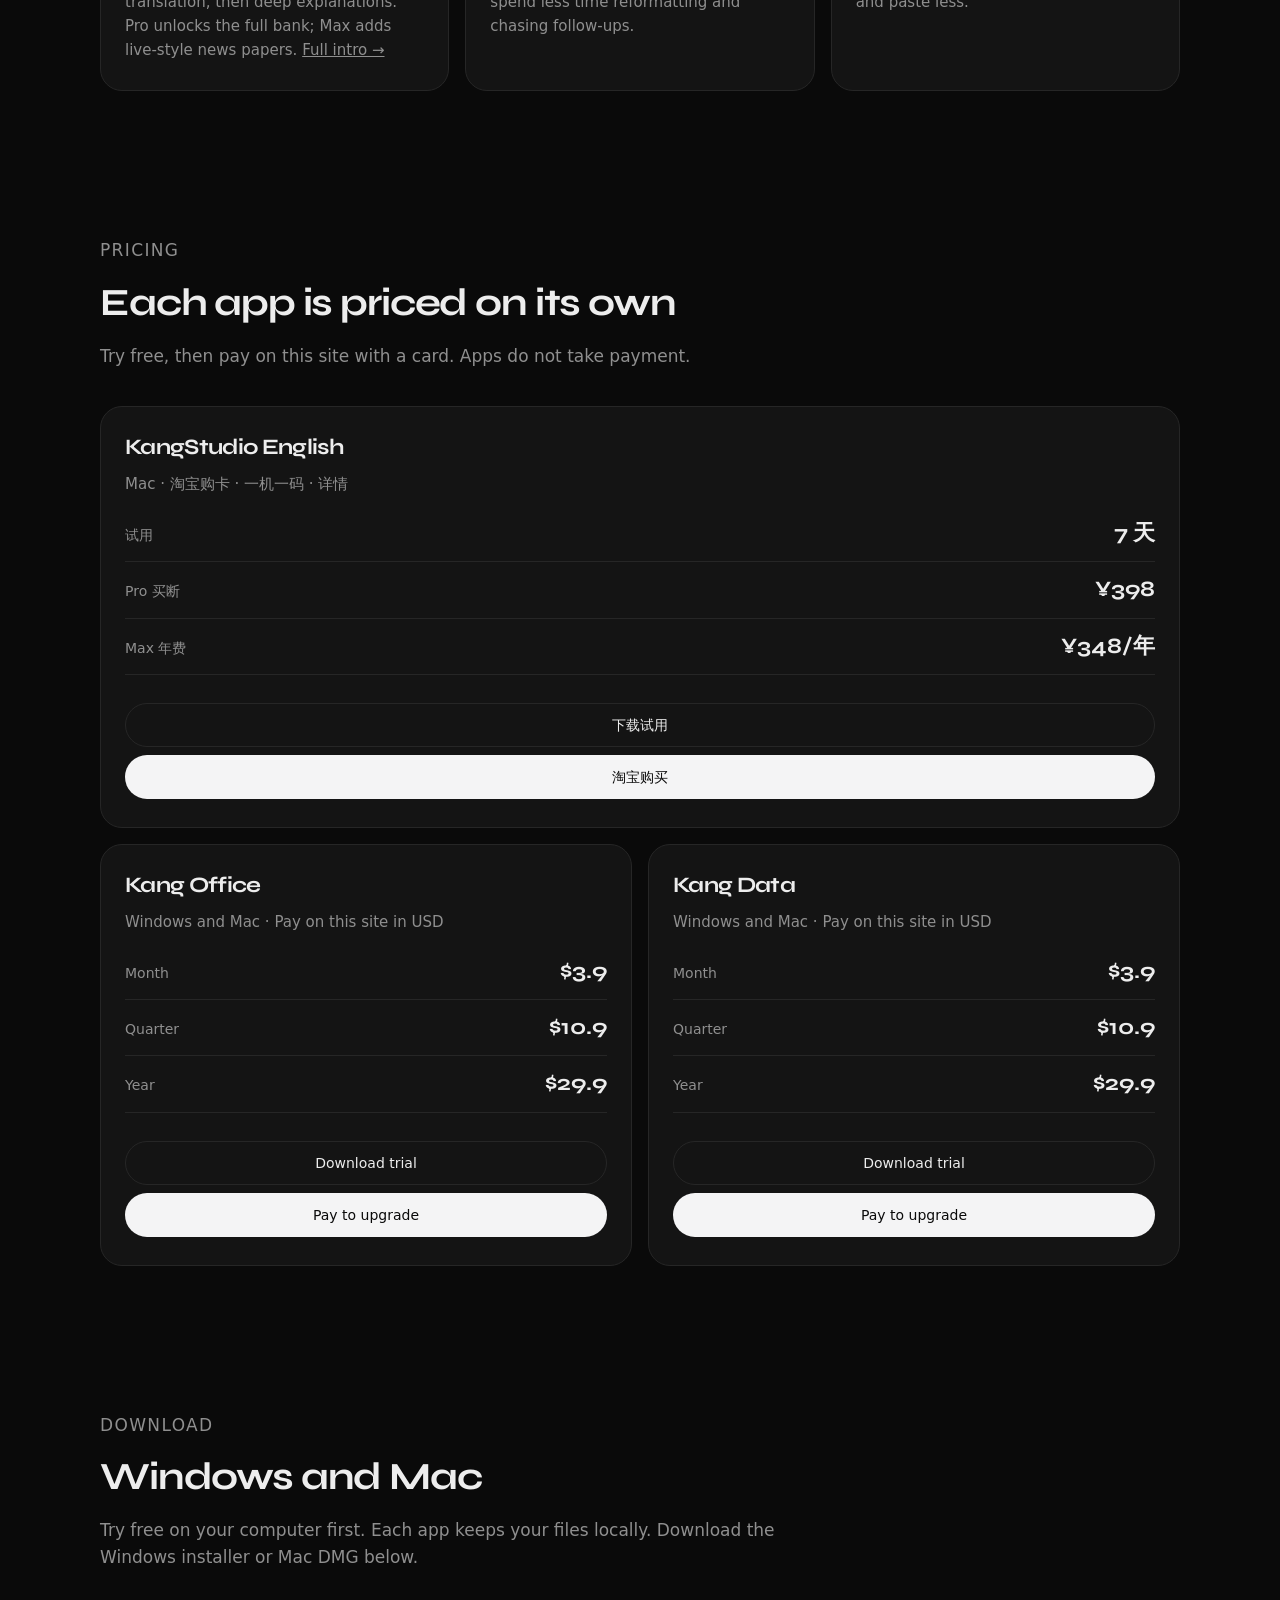
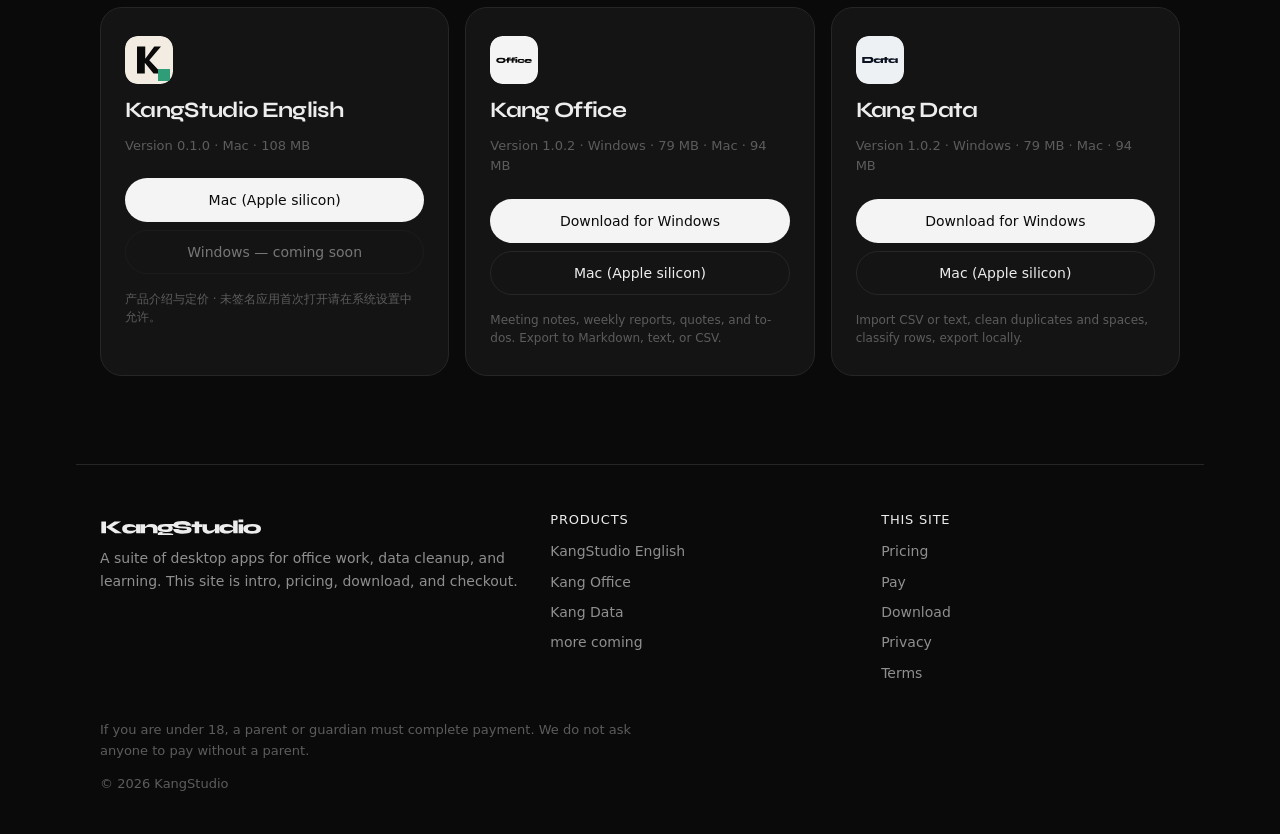
==== commit 69e22677: "Add RMB pricing to English product and homepage cards. Pro ¥398 buyout, Max ¥348/year and ¥698 buyou" ====
--- a/index.html
+++ b/index.html
@@ -117,8 +117,8 @@
             <p class="price-note">Mac · 淘宝购卡 · 一机一码 · <a href="english.html#pricing">详情</a></p>
             <ul class="price-list">
               <li><span>试用</span><strong>7 天</strong></li>
-              <li><span>Pro</span><strong>买断</strong></li>
-              <li><span>Max</span><strong>年费</strong></li>
+              <li><span>Pro 买断</span><strong>¥398</strong></li>
+              <li><span>Max 年费</span><strong>¥348/年</strong></li>
             </ul>
             <div class="price-actions">
               <a class="btn btn-ghost btn-block" href="english.html#download">下载试用</a>
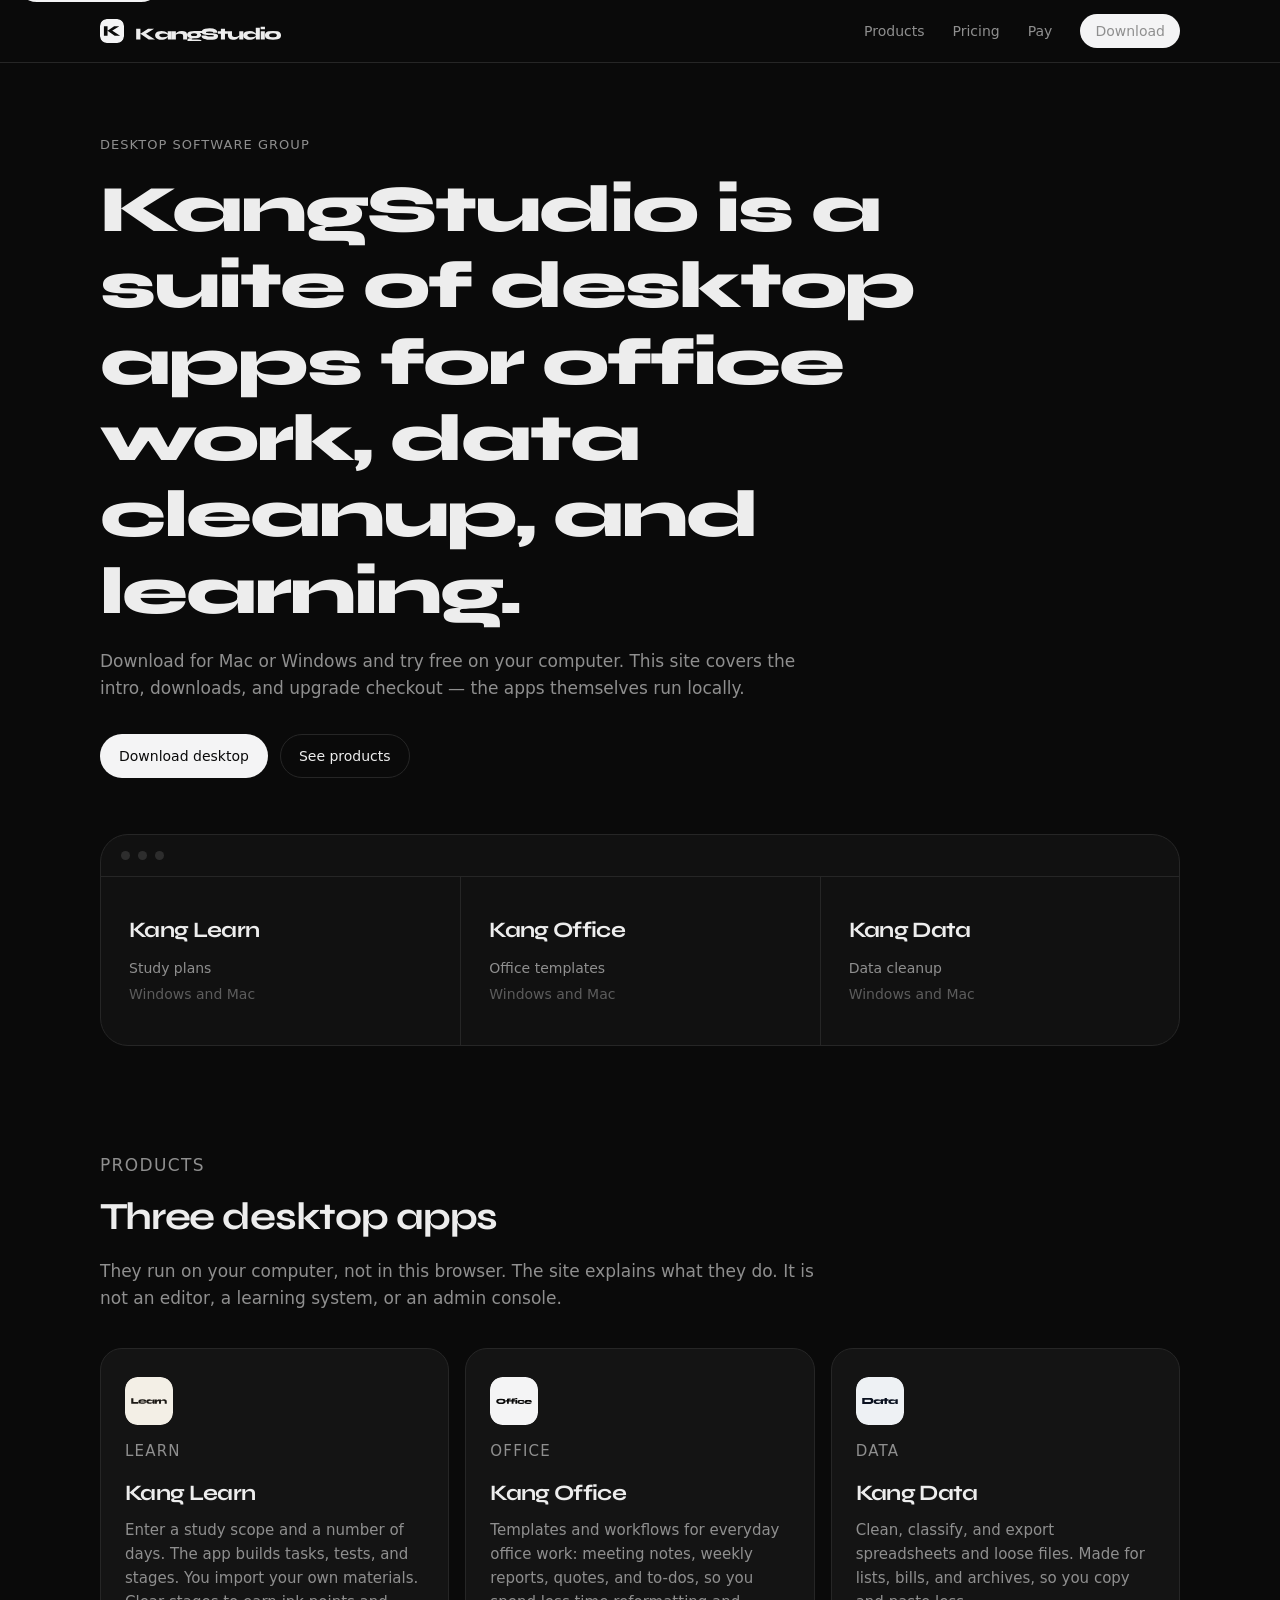
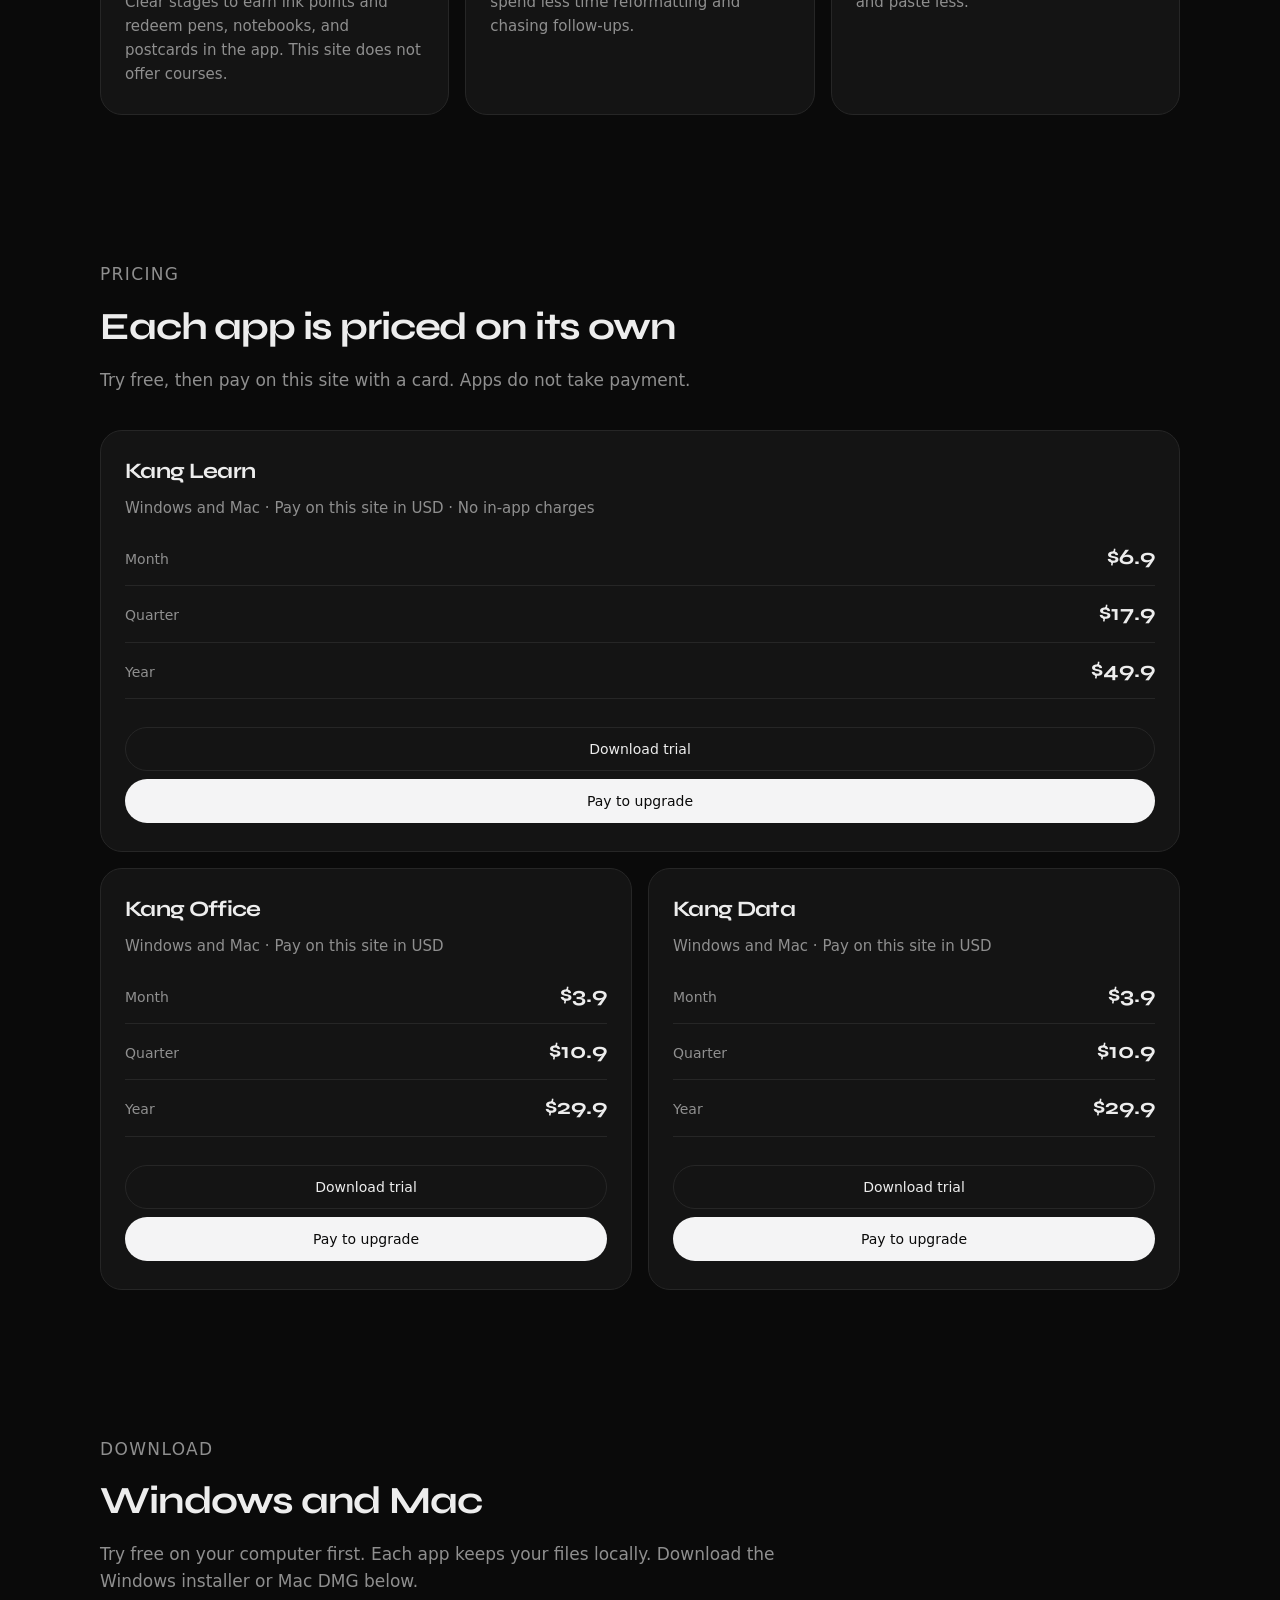
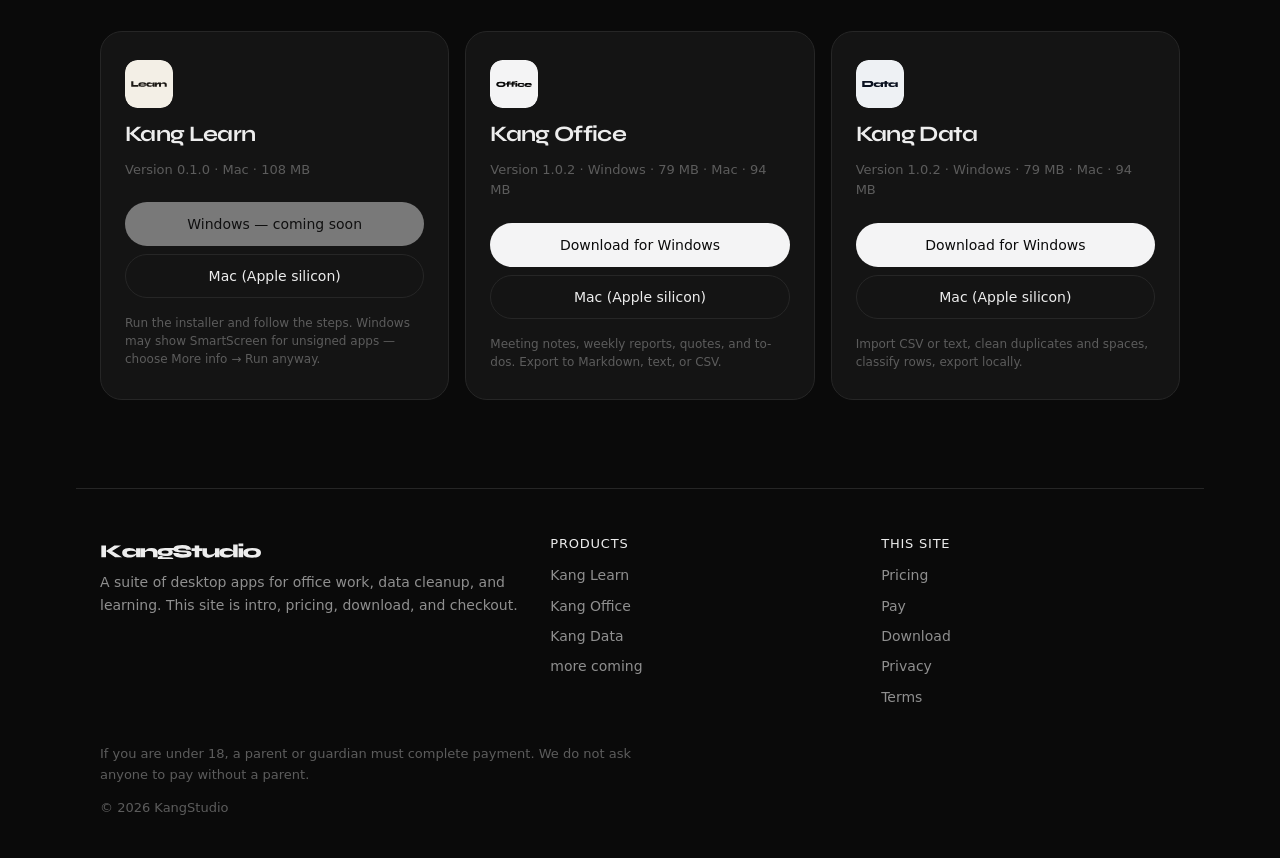
==== commit 9c994816: "Restore Kang Learn on the suite homepage." ====
--- a/index.html
+++ b/index.html
@@ -56,8 +56,8 @@
         </div>
         <div class="suite-grid">
           <article>
-            <p class="suite-name">KangStudio English</p>
-            <p>Exam bank · vocab</p>
+            <p class="suite-name">Kang Learn</p>
+            <p>Study plans</p>
             <p>Windows and Mac</p>
           </article>
           <article>
@@ -83,10 +83,10 @@
 
       <div class="card-grid">
         <article class="card">
-          <img class="product-logo" src="logos/kang-english.svg" width="48" height="48" alt="">
-          <p class="card-kicker">English</p>
-          <h3>KangStudio English</h3>
-          <p>4000+ graded exam papers, calendar planning, double-click vocab cards, wrong-answer review with Chinese translation, then deep explanations. Pro unlocks the full bank; Max adds live-style news papers. <a href="english.html" style="text-decoration:underline">Full intro →</a></p>
+          <img class="product-logo" src="logos/kang-learn.svg" width="48" height="48" alt="">
+          <p class="card-kicker">Learn</p>
+          <h3>Kang Learn</h3>
+          <p>Enter a study scope and a number of days. The app builds tasks, tests, and stages. You import your own materials. Clear stages to earn ink points and redeem pens, notebooks, and postcards in the app. This site does not offer courses.</p>
         </article>
         <article class="card">
           <img class="product-logo" src="logos/kang-office.svg" width="48" height="48" alt="">
@@ -113,16 +113,16 @@
       <div class="pricing-wrap">
         <div class="card-grid pricing-grid">
           <article class="card price-card price-learn">
-            <h3>KangStudio English</h3>
-            <p class="price-note">Mac · 淘宝购卡 · 一机一码 · <a href="english.html#pricing">详情</a></p>
+            <h3>Kang Learn</h3>
+            <p class="price-note">Windows and Mac · Pay on this site in USD · No in-app charges</p>
             <ul class="price-list">
-              <li><span>试用</span><strong>7 天</strong></li>
-              <li><span>Pro 买断</span><strong>¥398</strong></li>
-              <li><span>Max 年费</span><strong>¥348/年</strong></li>
+              <li><span>Month</span><strong>$6.9</strong></li>
+              <li><span>Quarter</span><strong>$17.9</strong></li>
+              <li><span>Year</span><strong>$49.9</strong></li>
             </ul>
             <div class="price-actions">
-              <a class="btn btn-ghost btn-block" href="english.html#download">下载试用</a>
-              <a class="btn btn-solid btn-block" href="english.html#pricing">淘宝购买</a>
+              <a class="btn btn-ghost btn-block" href="index.html#download">Download trial</a>
+              <a class="btn btn-solid btn-block" href="checkout.html?product=learn">Pay to upgrade</a>
             </div>
           </article>
 
@@ -166,14 +166,14 @@
 
       <div class="card-grid">
         <article class="card download-card" data-download-app="learn">
-          <img class="product-logo" src="logos/kang-english.svg" width="48" height="48" alt="">
-          <h3>KangStudio English</h3>
+          <img class="product-logo" src="logos/kang-learn.svg" width="48" height="48" alt="">
+          <h3>Kang Learn</h3>
           <p class="muted" data-download-note>Checking for Mac build…</p>
           <div class="download-actions">
-            <a class="btn btn-solid btn-block is-disabled" data-download-mac aria-disabled="true">Mac (Apple silicon)</a>
-            <a class="btn btn-ghost btn-block is-disabled" data-download-win aria-disabled="true">Windows — coming soon</a>
+            <a class="btn btn-solid btn-block is-disabled" data-download-win aria-disabled="true">Download for Windows</a>
+            <a class="btn btn-ghost btn-block is-disabled" data-download-mac aria-disabled="true">Mac (Apple silicon)</a>
           </div>
-          <p class="hint"><a href="english.html">产品介绍与定价</a> · 未签名应用首次打开请在系统设置中允许。</p>
+          <p class="hint">Run the installer and follow the steps. Windows may show SmartScreen for unsigned apps — choose More info → Run anyway.</p>
         </article>
         <article class="card download-card" data-download-app="office">
           <img class="product-logo" src="logos/kang-office.svg" width="48" height="48" alt="">
@@ -208,7 +208,7 @@
       <div>
         <h2>Products</h2>
         <ul>
-          <li><a href="english.html">KangStudio English</a></li>
+          <li><a href="index.html#products">Kang Learn</a></li>
           <li><a href="index.html#products">Kang Office</a></li>
           <li><a href="index.html#products">Kang Data</a></li>
           <li>more coming</li>
